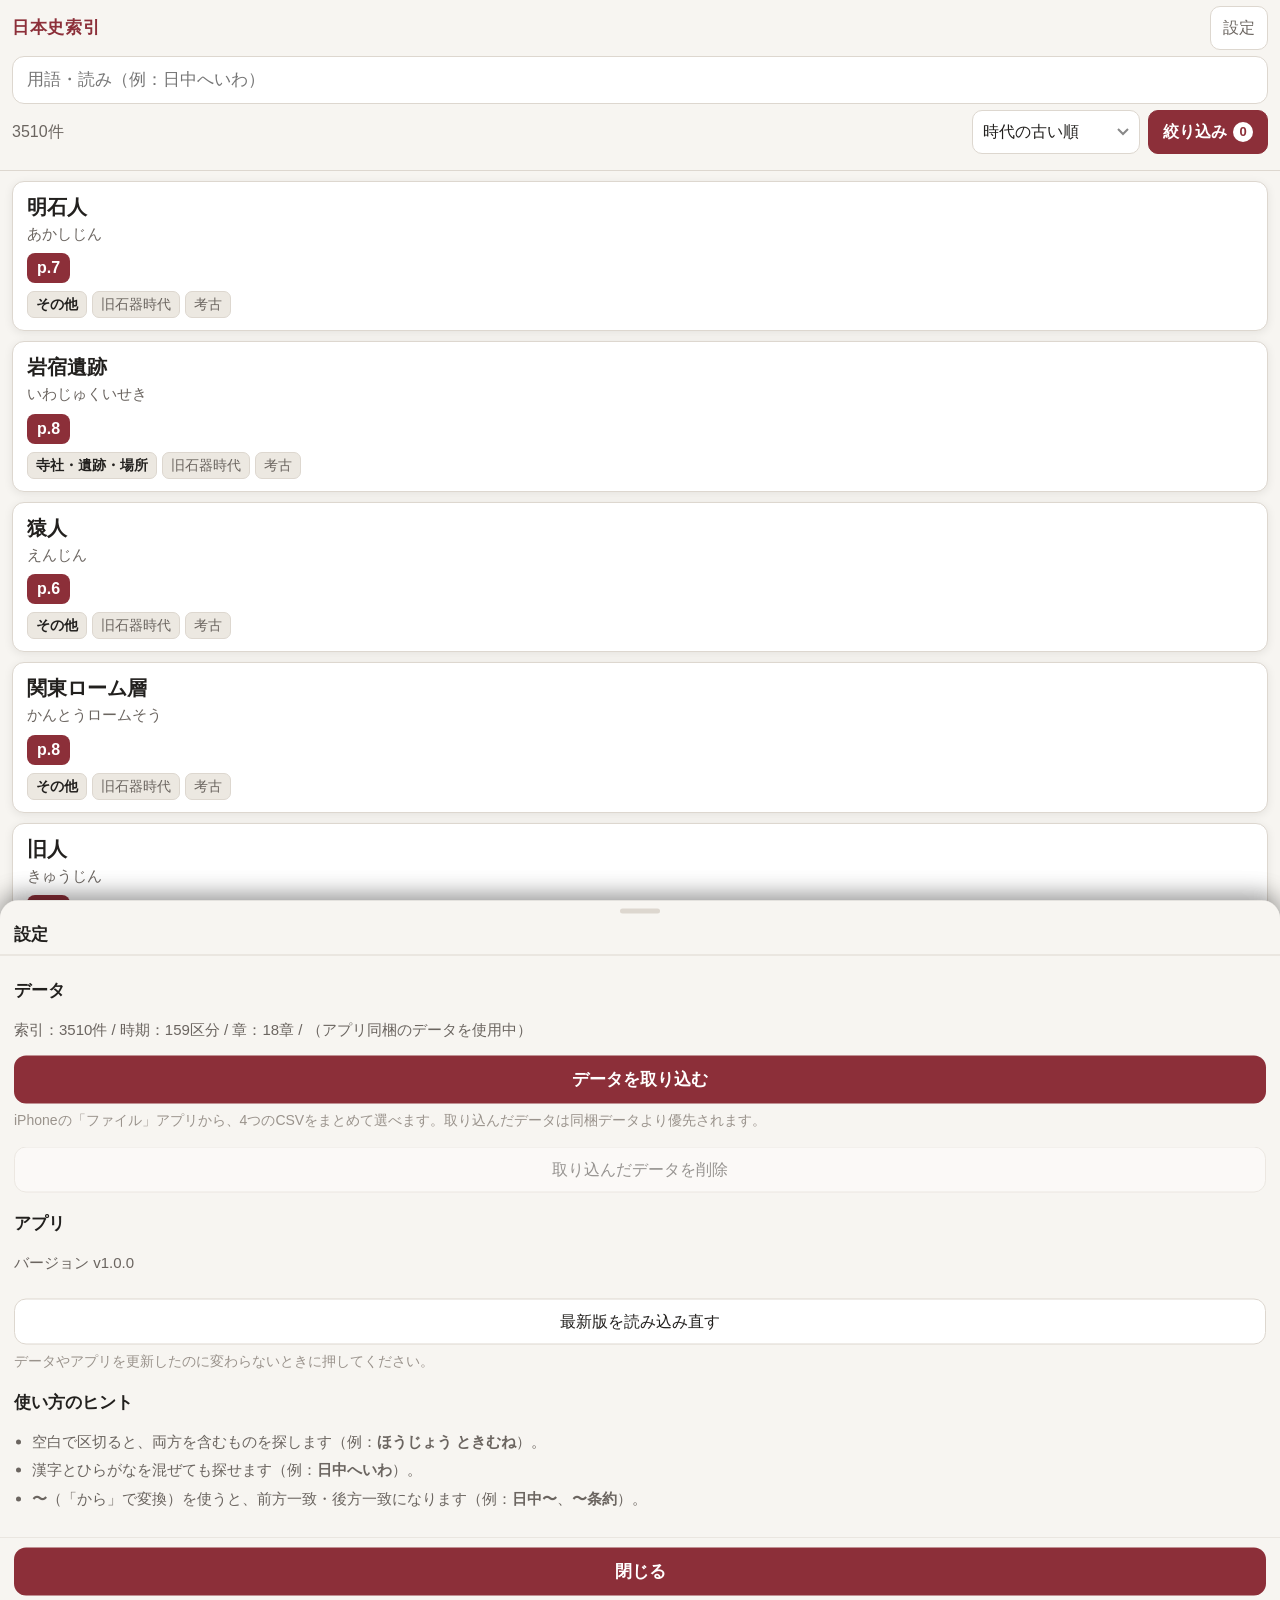
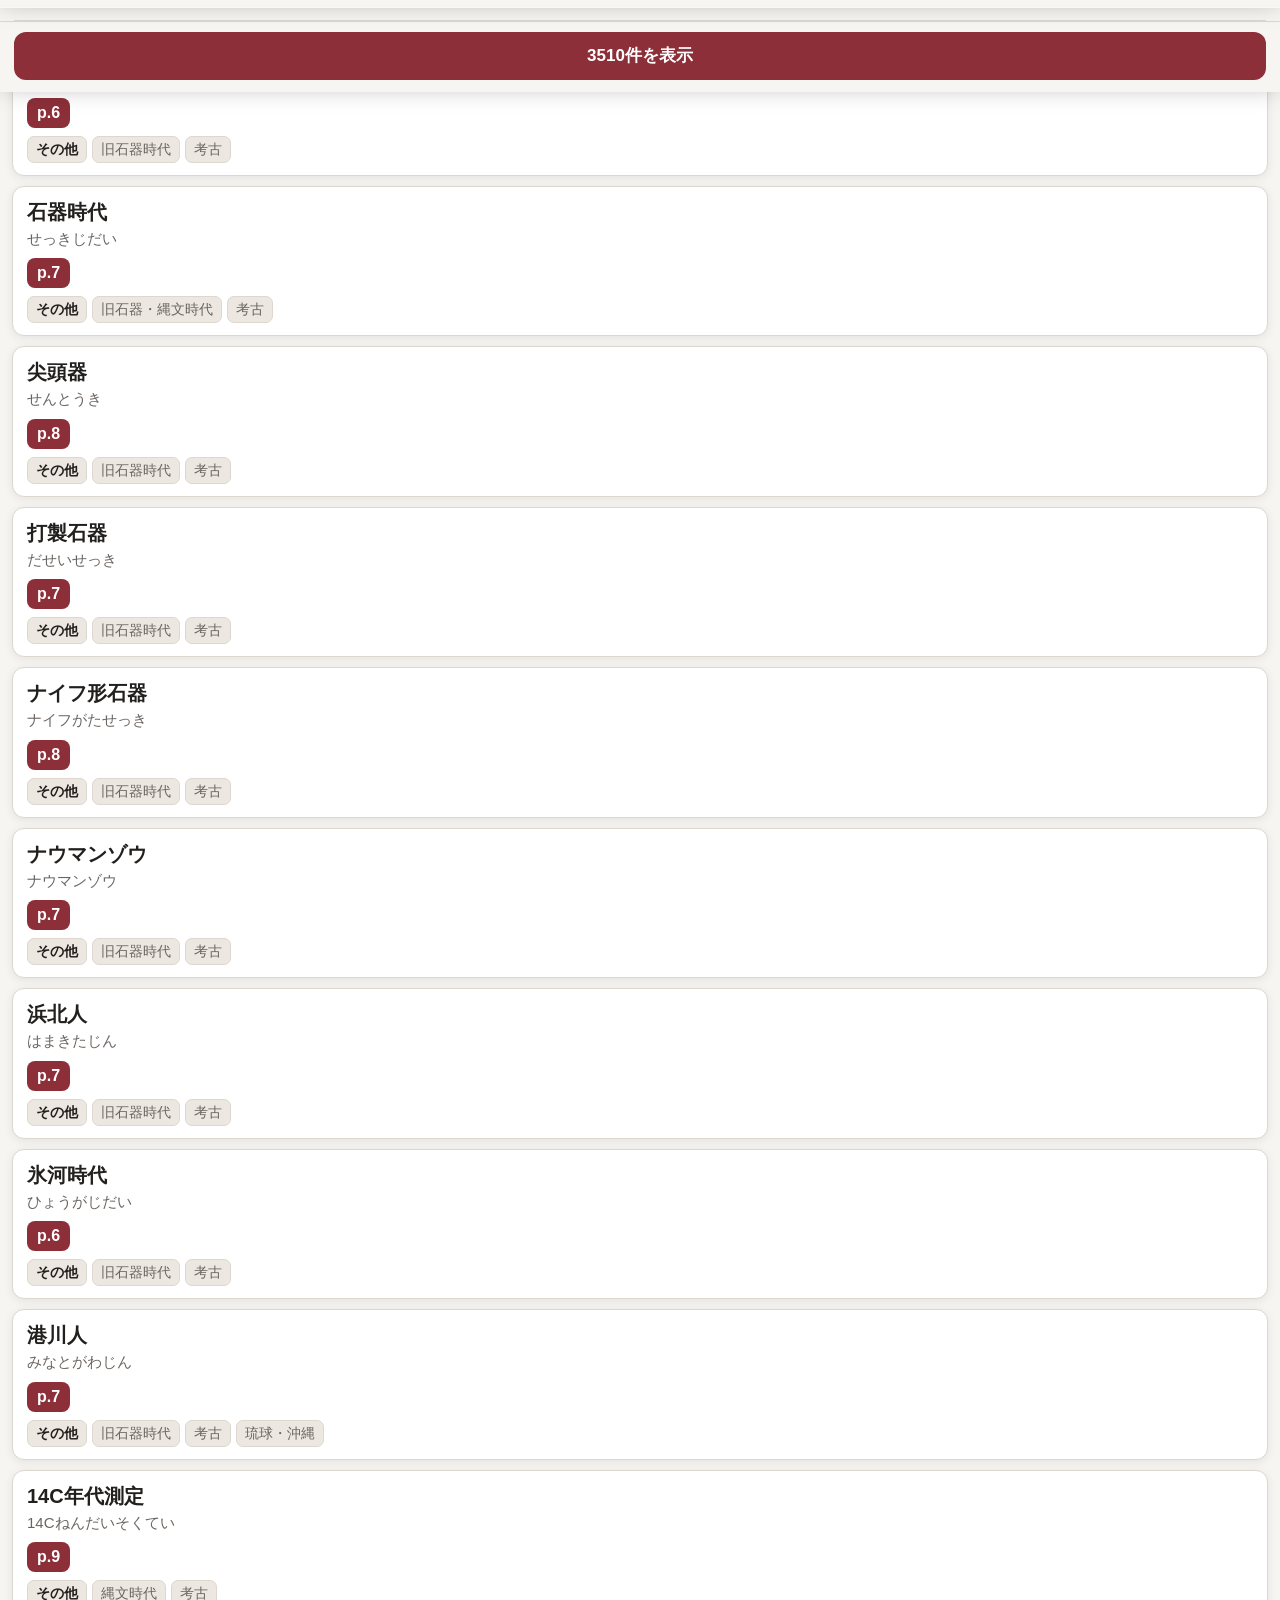
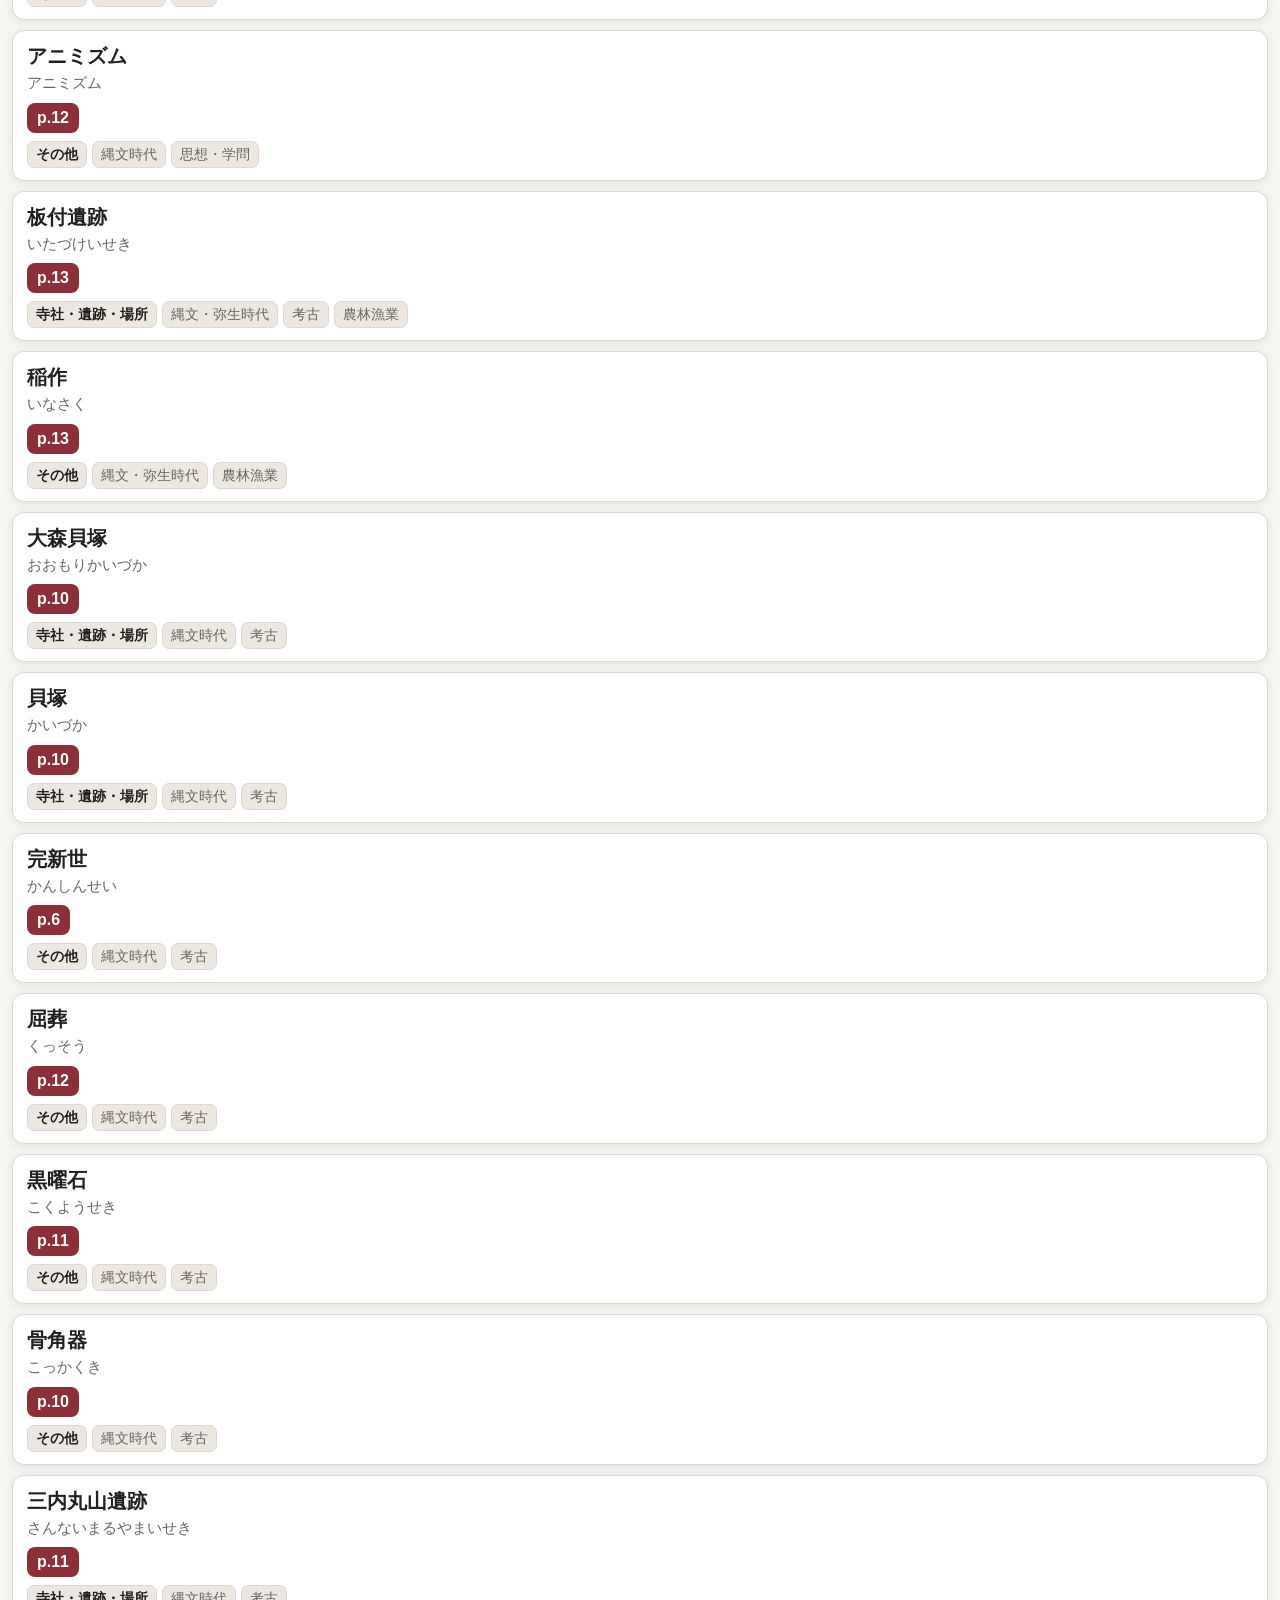
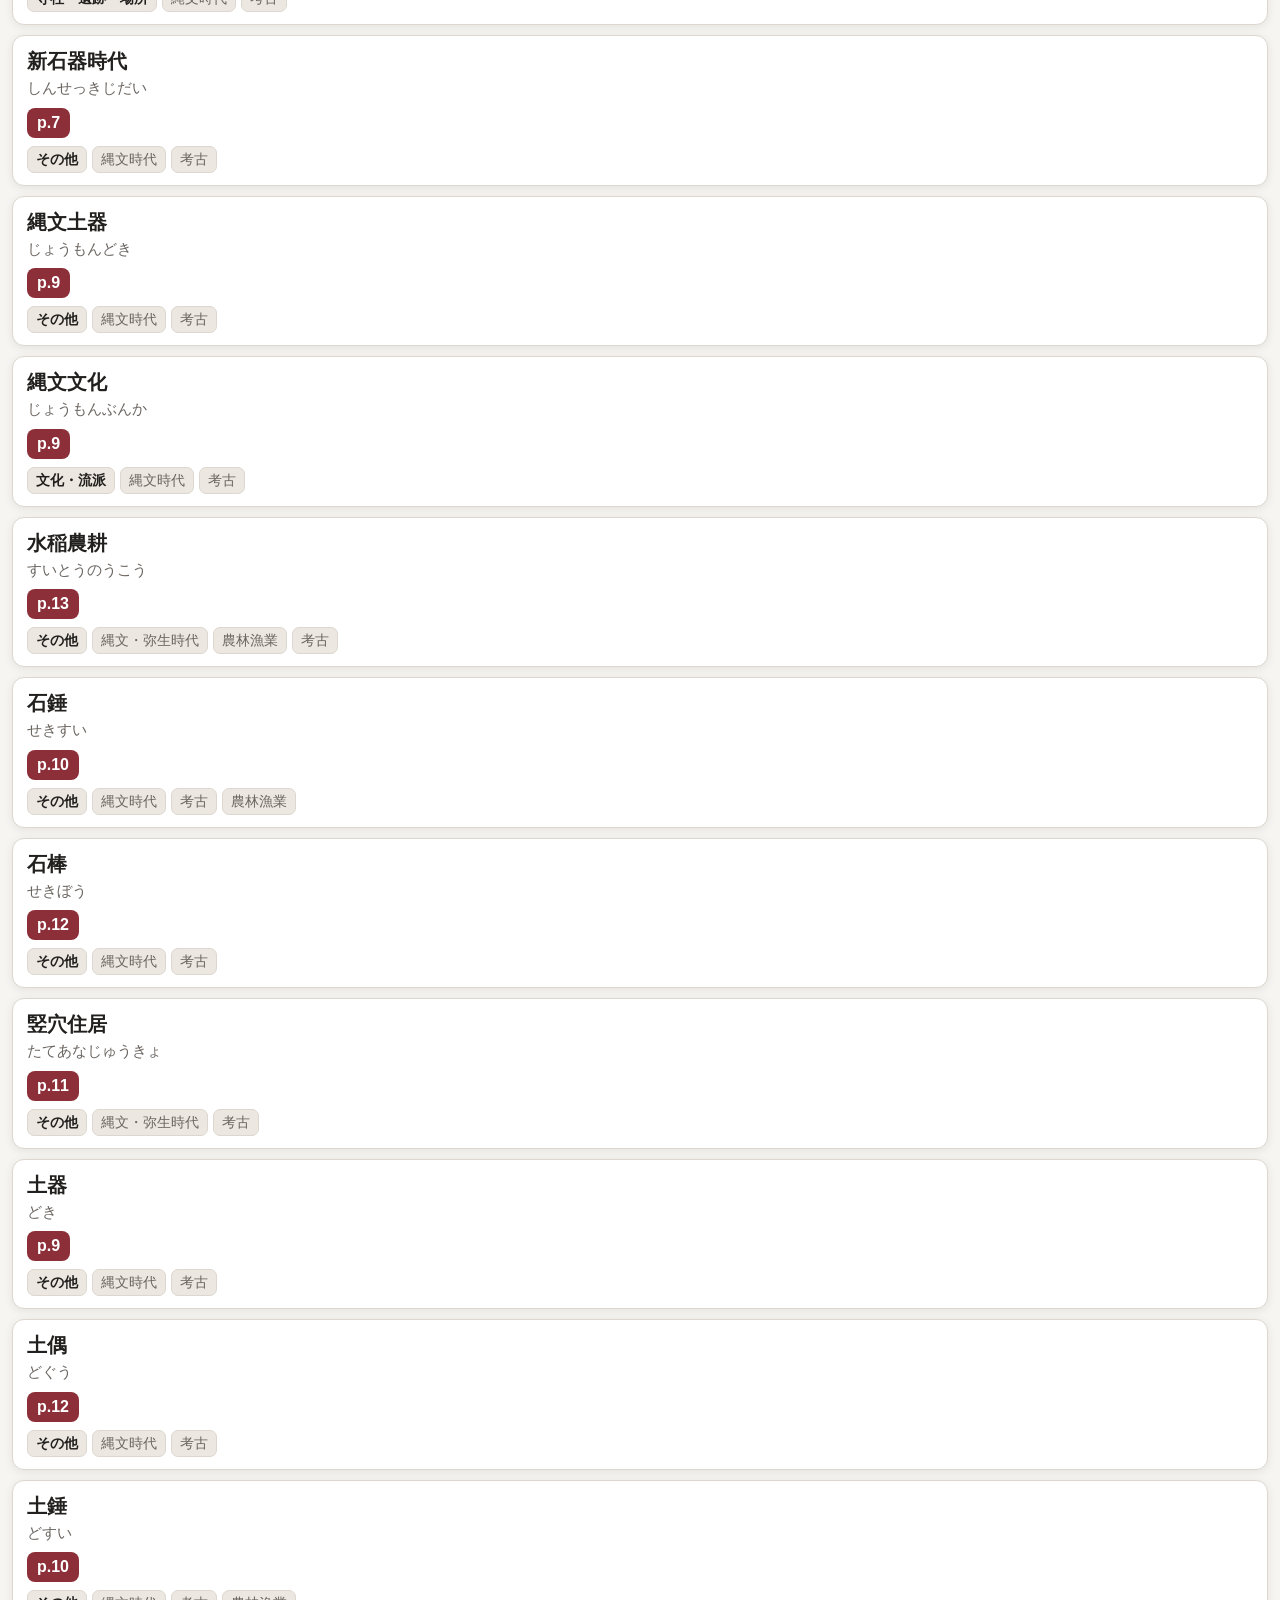
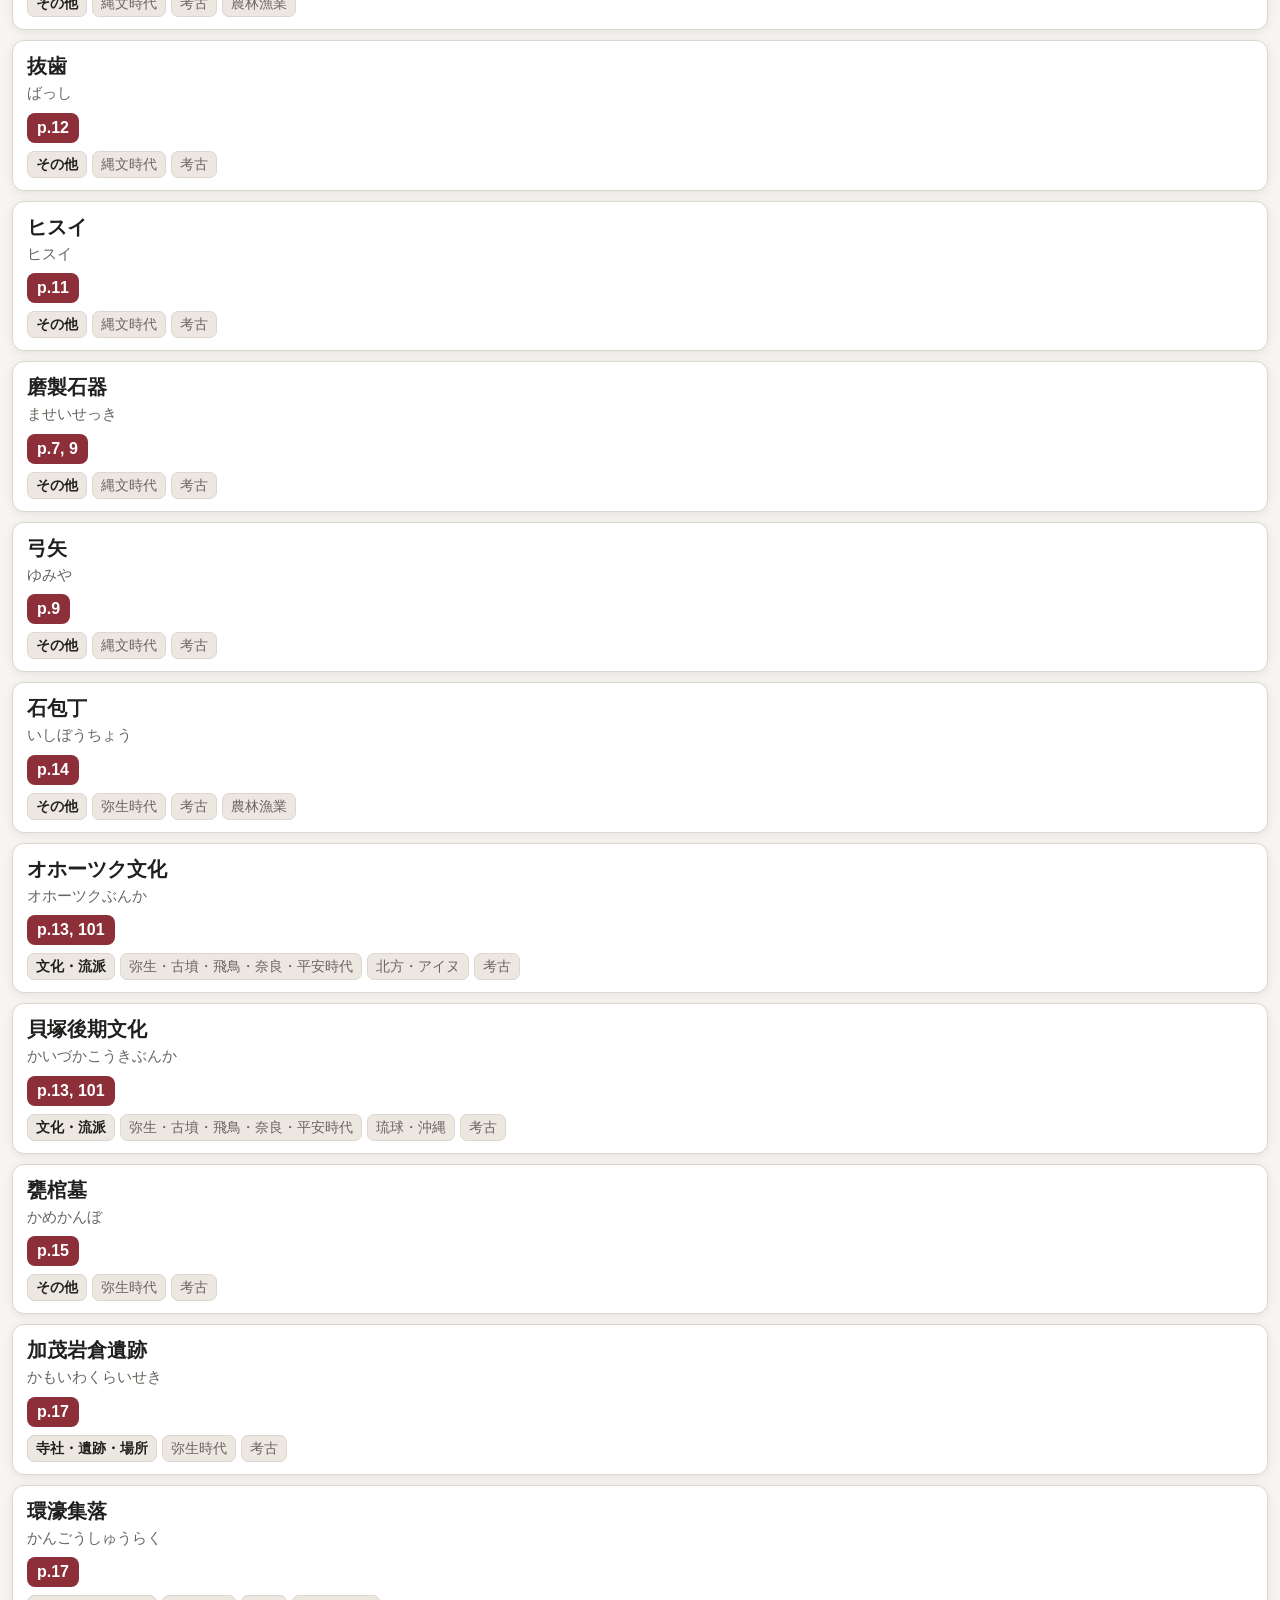
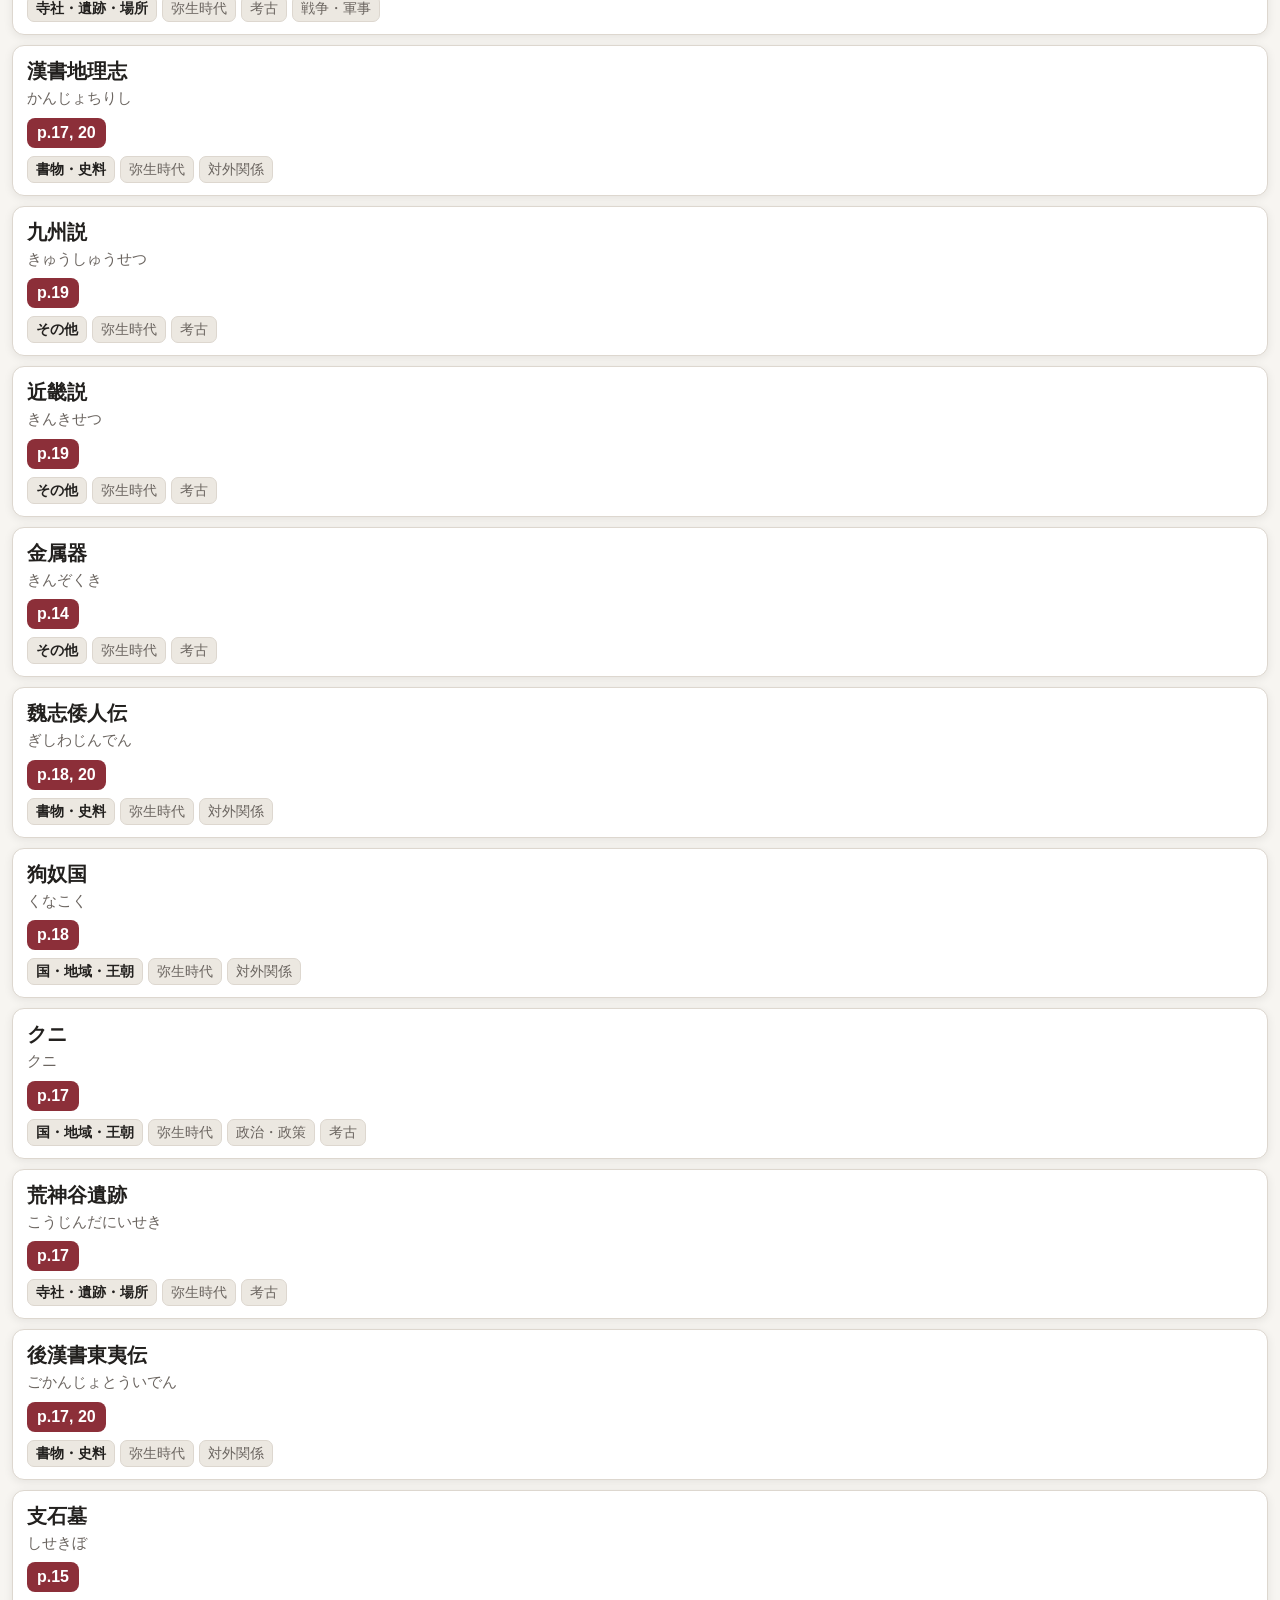
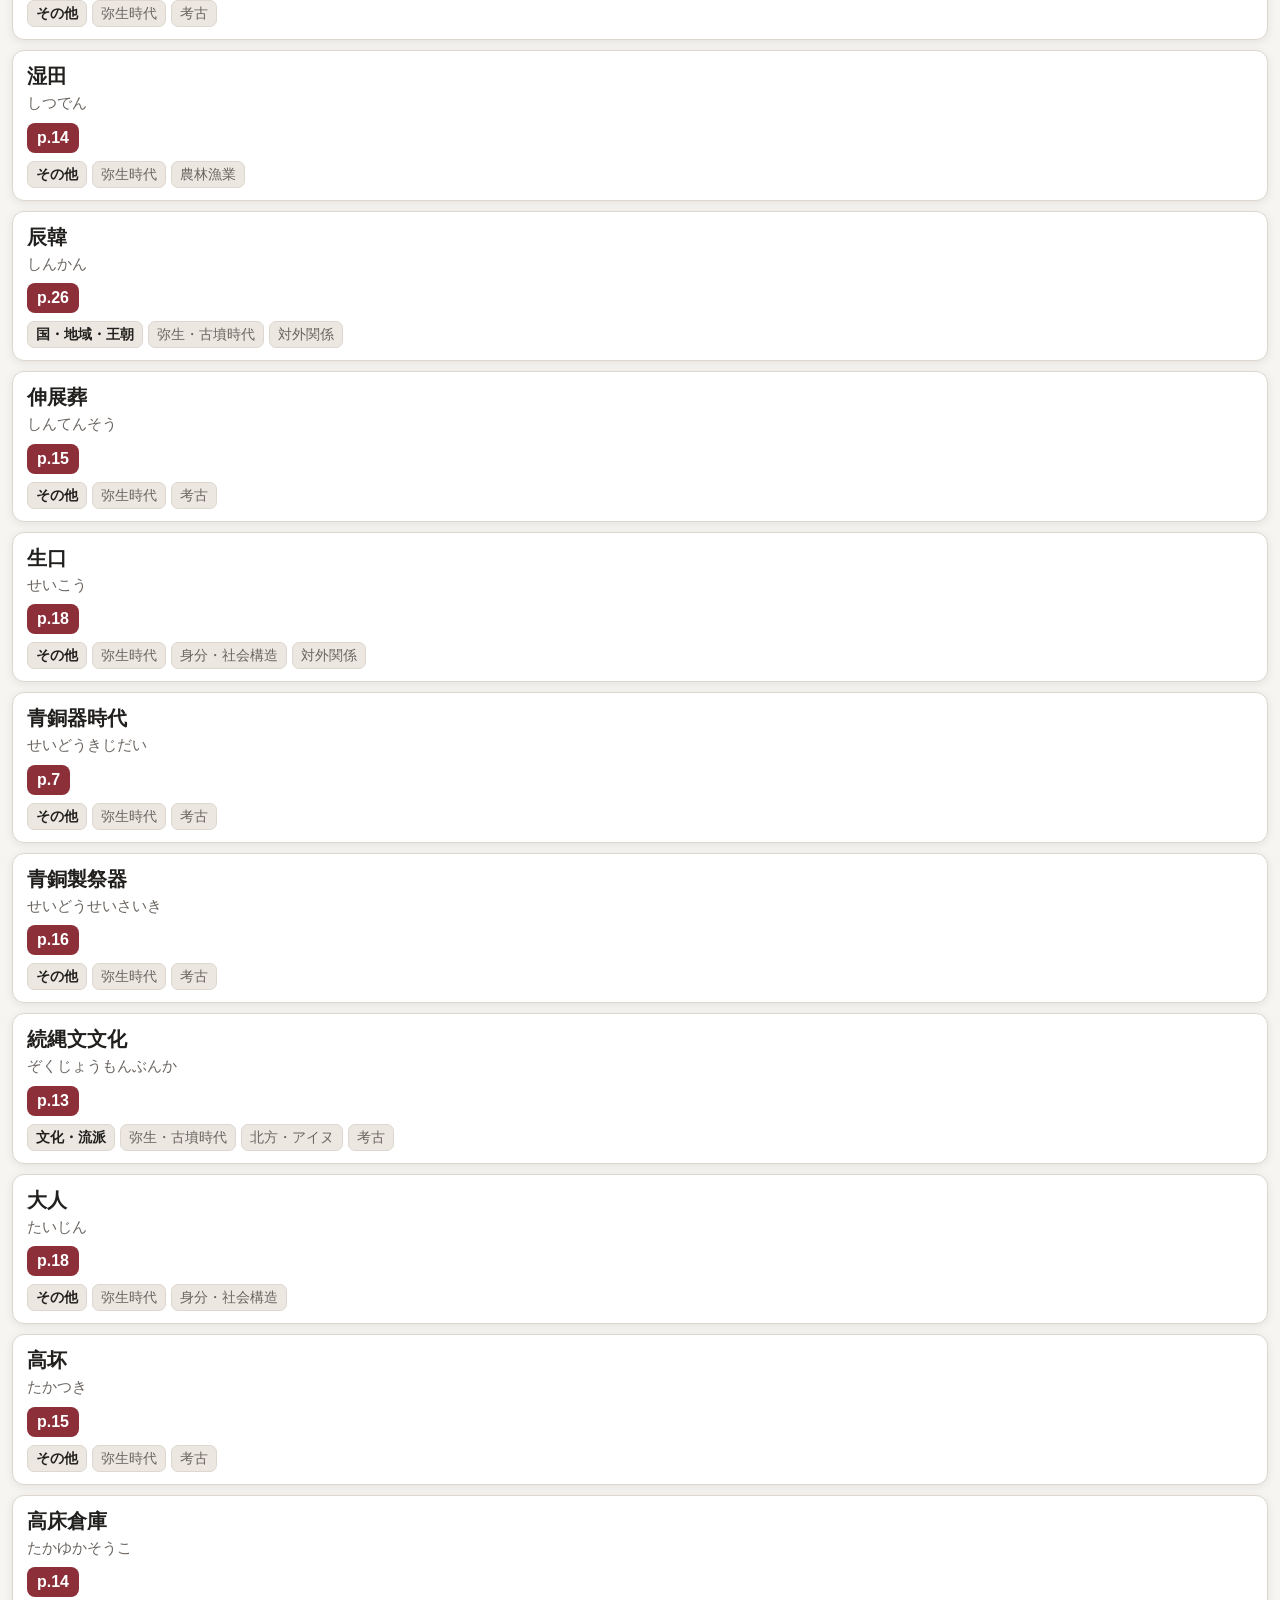
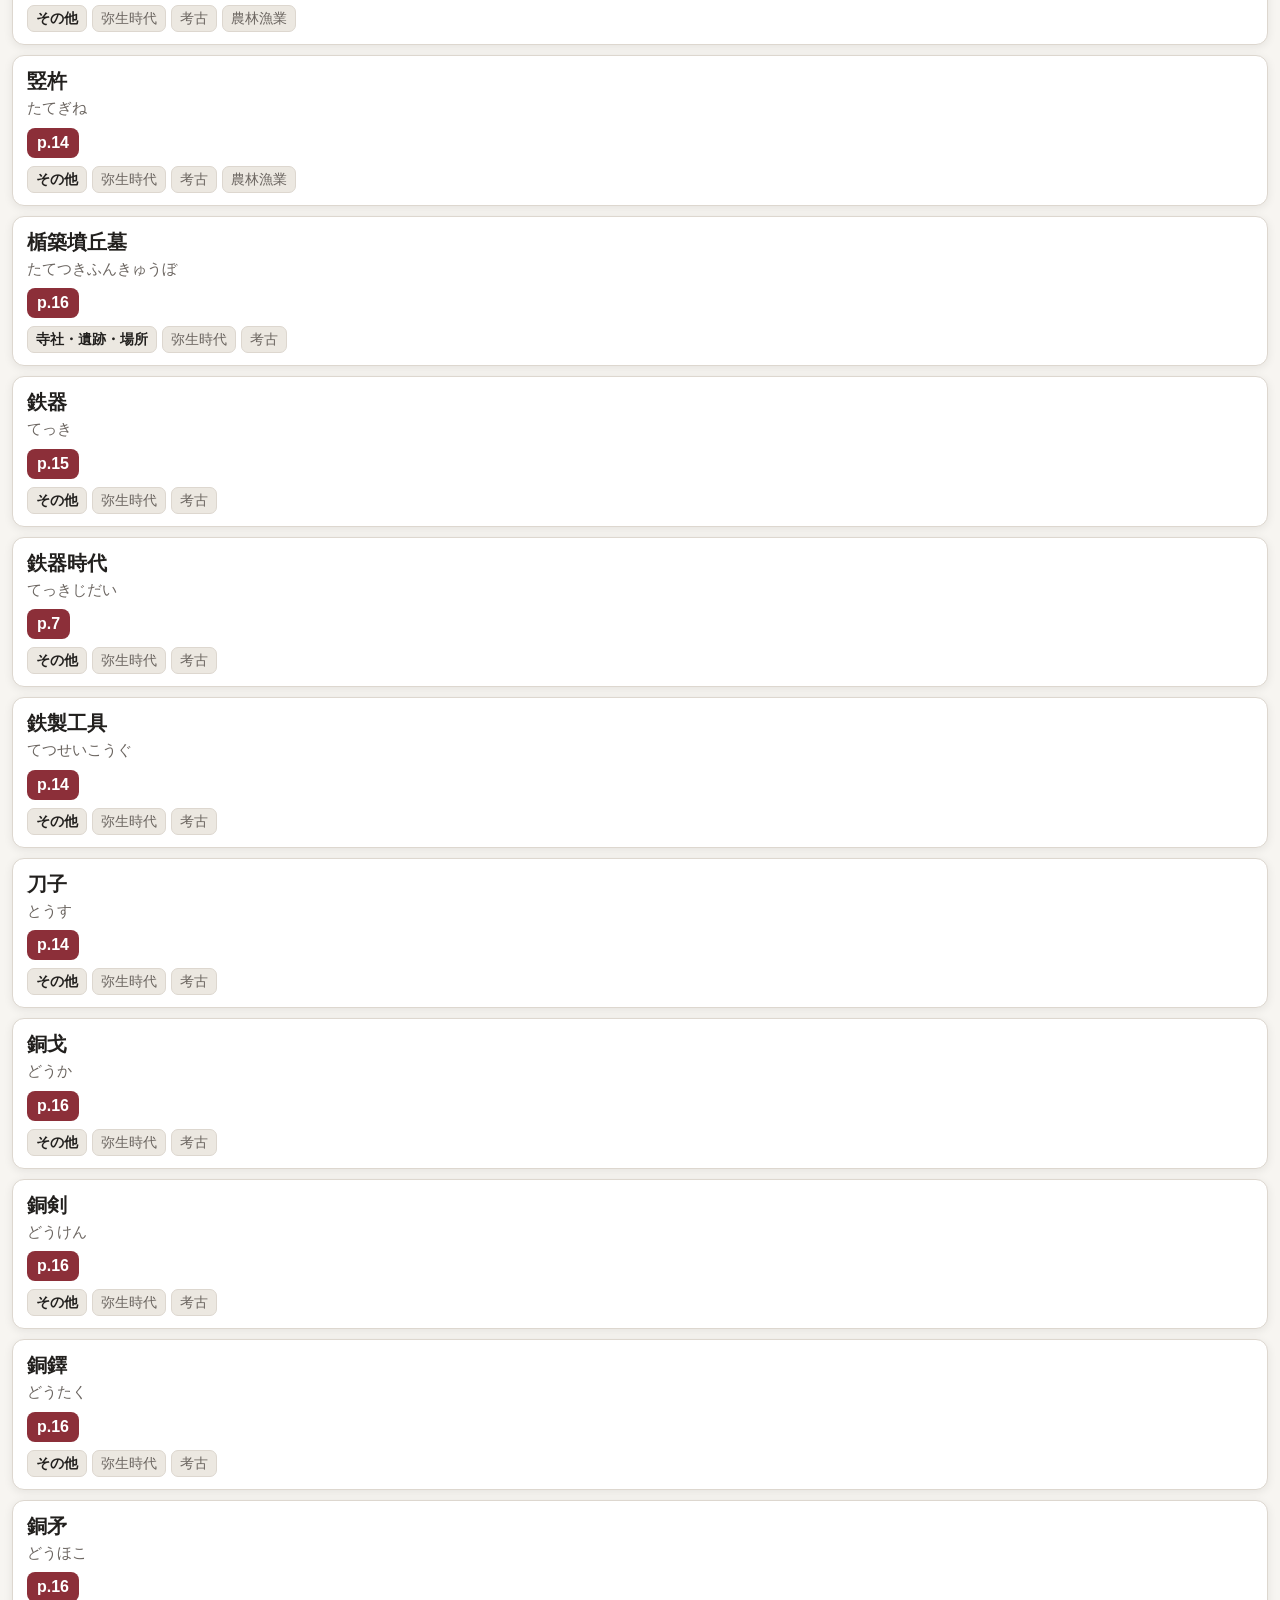
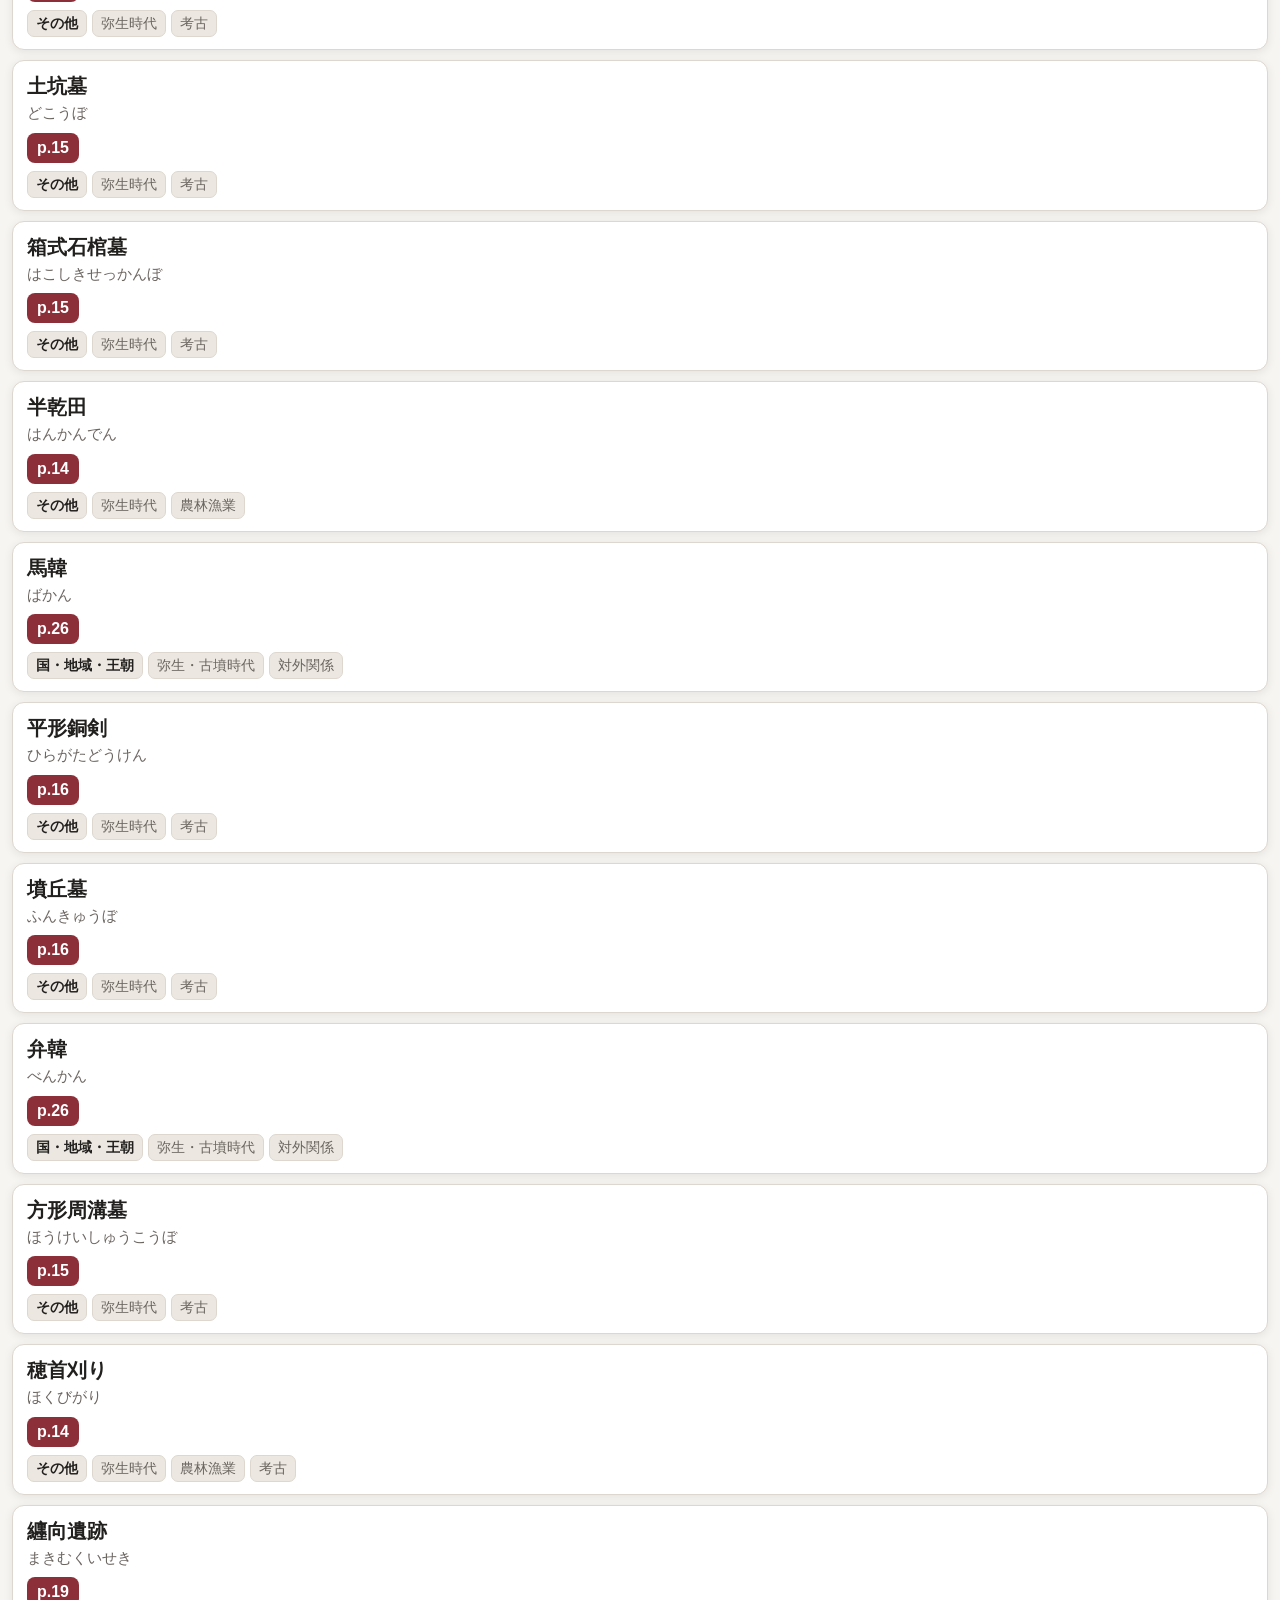
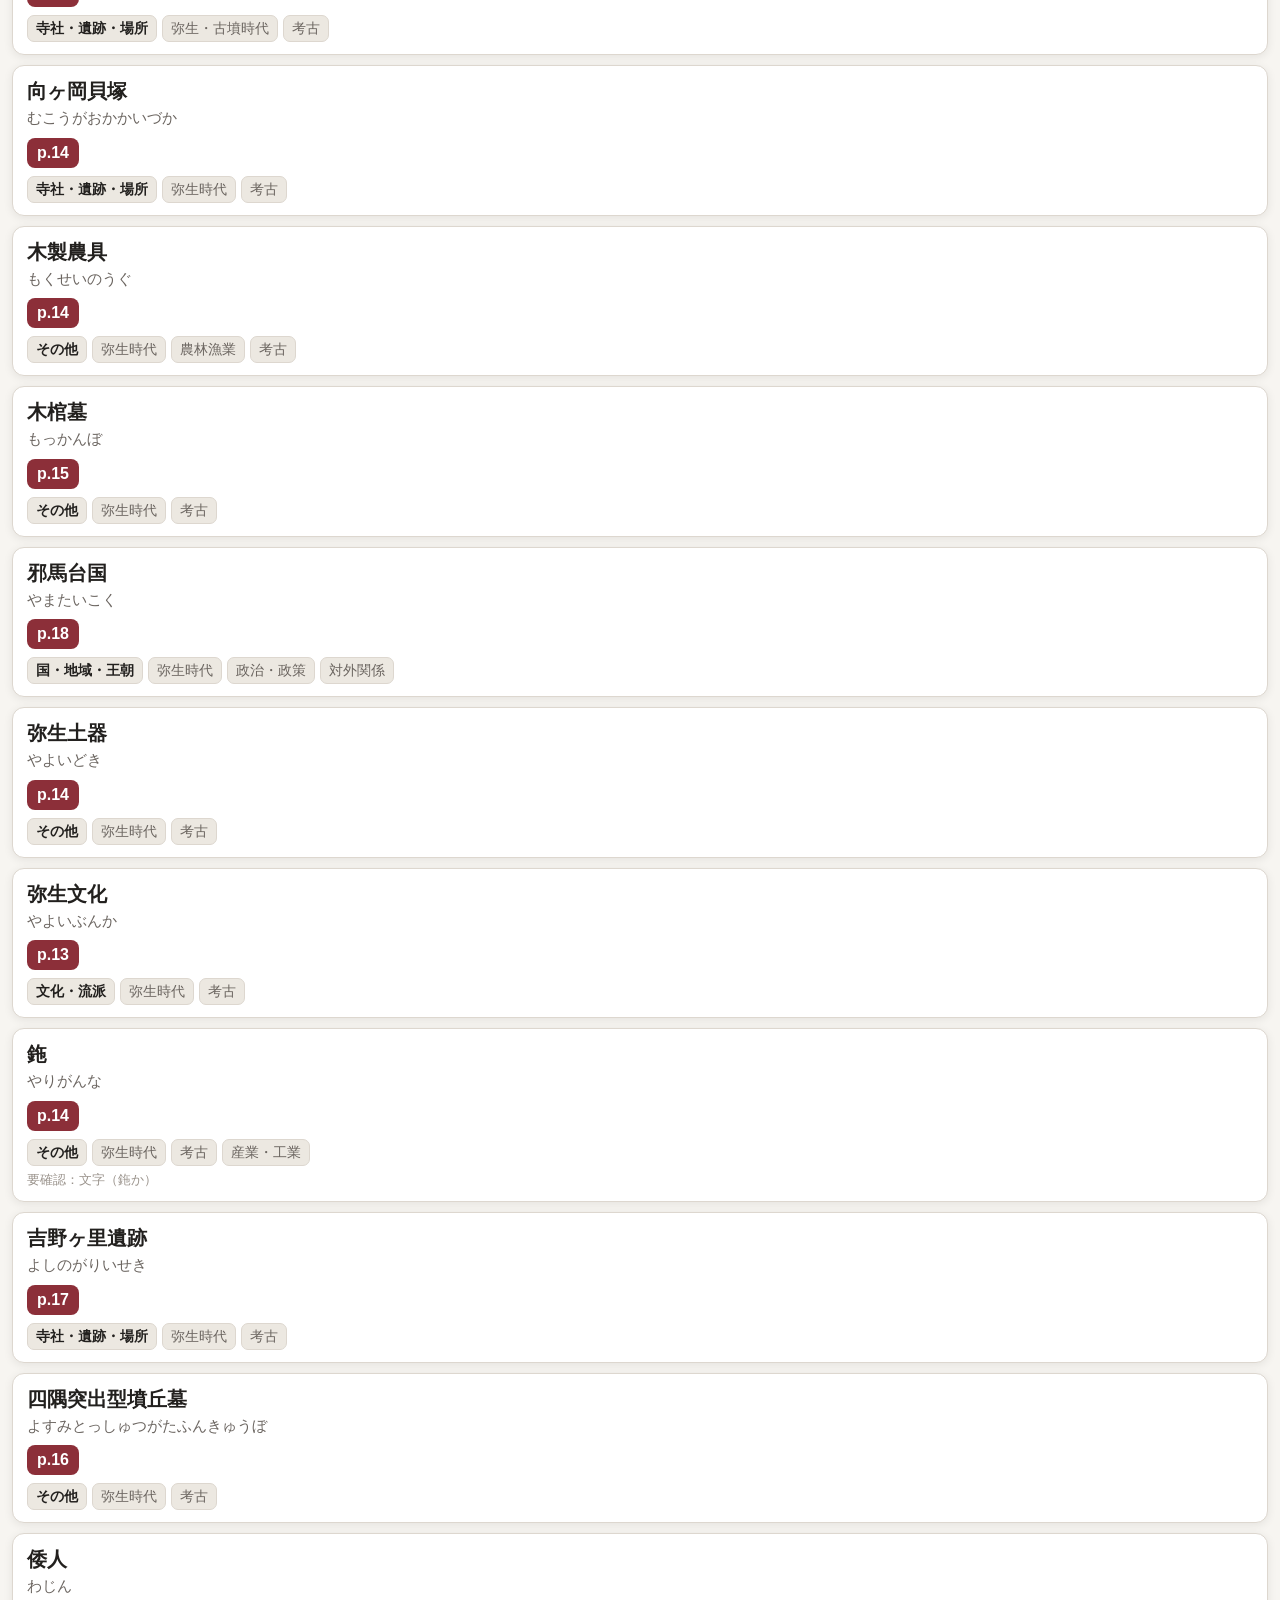
==== index.html @ 662593c9 "Add files via upload" ====
<!DOCTYPE html>
<html lang="ja">
<head>
<meta charset="utf-8">
<meta name="viewport" content="width=device-width, initial-scale=1, viewport-fit=cover">
<title>日本史索引</title>
<meta name="description" content="日本史教科書の索引を検索するアプリ">
<meta name="theme-color" content="#8c2f39" media="(prefers-color-scheme: light)">
<meta name="theme-color" content="#16171c" media="(prefers-color-scheme: dark)">
<meta name="format-detection" content="telephone=no">
<link rel="manifest" href="manifest.json">
<meta name="apple-mobile-web-app-capable" content="yes">
<meta name="mobile-web-app-capable" content="yes">
<meta name="apple-mobile-web-app-title" content="日本史索引">
<meta name="apple-mobile-web-app-status-bar-style" content="black-translucent">
<link rel="apple-touch-icon" href="icons/apple-touch-icon.png">
<link rel="icon" href="icons/icon-192.png">
<link rel="stylesheet" href="style.css">
</head>
<body>

<header id="topbar">
  <div class="bar-row">
    <h1 class="app-title">日本史索引</h1>
    <button id="btn-settings" class="icon-btn" type="button" aria-label="設定">設定</button>
  </div>

  <div class="search-row">
    <input id="q" type="search" inputmode="search" enterkeyhint="search"
           autocomplete="off" autocorrect="off" autocapitalize="off" spellcheck="false"
           placeholder="用語・読み（例：日中へいわ）" aria-label="検索">
    <button id="btn-clear" class="clear-btn" type="button" aria-label="検索欄を消す" hidden>×</button>
  </div>

  <div class="bar-row tools">
    <span id="count" class="count">0件</span>
    <select id="sort" aria-label="並び替え">
      <option value="year_asc">時代の古い順</option>
      <option value="year_desc">時代の新しい順</option>
      <option value="kana_asc">名前順（五十音）</option>
      <option value="kana_desc">名前の逆順</option>
    </select>
    <button id="btn-filter" class="filter-btn" type="button">絞り込み<span id="filter-badge" class="badge" hidden>0</span></button>
  </div>

  <div id="chips" class="chips" hidden></div>
</header>

<main id="results" aria-live="polite"></main>
<div id="sentinel"></div>
<p id="empty-msg" class="empty-msg" hidden>条件に合う項目がありません。</p>

<!-- 起動時の案内（データが無いとき） -->
<div id="onboarding" class="overlay" hidden>
  <div class="onboard-box">
    <h2>データがまだありません</h2>
    <p>このアプリを使うには、索引データ（CSVファイル）が必要です。</p>
    <p class="hint">パソコンで確認するときは、この画面から4つのCSVを選んでください。<br>
      （iPhoneでは「ファイル」アプリから選べます）</p>
    <ol class="steps">
      <li>下の「データを取り込む」を押します。</li>
      <li><b>nihonshi_index_all.csv</b> / <b>periods.csv</b> / <b>chapters.csv</b> / <b>manual_tags.csv</b> の4つをまとめて選びます。</li>
      <li>「開く」を押すと、すぐに使えるようになります。</li>
    </ol>
    <button id="btn-import-onboard" class="primary-btn" type="button">データを取り込む</button>
    <p id="onboard-status" class="status"></p>
  </div>
</div>

<div id="backdrop" class="backdrop" hidden></div>

<!-- 絞り込みシート -->
<section id="filter-sheet" class="sheet" hidden aria-label="絞り込み">
  <div class="sheet-head">
    <span class="grabber"></span>
    <div class="sheet-head-row">
      <strong>絞り込み</strong>
      <button class="link-btn danger" id="btn-reset-all" type="button">条件をすべてリセット</button>
    </div>
  </div>

  <div class="sheet-body">
    <details class="sec" open>
      <summary><span>時期</span><span class="sec-count" data-for="period"></span></summary>
      <div class="sec-body">
        <button class="link-btn" data-clear="period" type="button">すべて解除</button>
        <div class="year-range">
          <label>西暦 <input id="year-from" type="text" inputmode="text" placeholder="から（例 1600 / 前108）"></label>
          <label>〜 <input id="year-to" type="text" inputmode="text" placeholder="まで（例 1700）"></label>
        </div>
        <p class="note">※ ツリーと西暦範囲の両方を指定したときは、どちらかに当てはまれば表示します。</p>
        <div id="period-tree" class="tree"></div>
      </div>
    </details>

    <details class="sec">
      <summary><span>分野</span><span class="sec-count" data-for="field"></span></summary>
      <div class="sec-body">
        <button class="link-btn" data-clear="field" type="button">すべて解除</button>
        <div id="field-chips" class="chipset"></div>
      </div>
    </details>

    <details class="sec">
      <summary><span>種類</span><span class="sec-count" data-for="kind"></span></summary>
      <div class="sec-body">
        <button class="link-btn" data-clear="kind" type="button">すべて解除</button>
        <div id="kind-chips" class="chipset"></div>
        <div id="person-extra" hidden>
          <h4>国 <button class="link-btn" data-clear="country" type="button">すべて解除</button></h4>
          <div id="country-chips" class="chipset"></div>
          <h4>立場 <button class="link-btn" data-clear="role" type="button">すべて解除</button></h4>
          <div id="role-chips" class="chipset"></div>
        </div>
      </div>
    </details>

    <details class="sec">
      <summary><span>教科書の章</span><span class="sec-count" data-for="chapter"></span></summary>
      <div class="sec-body">
        <button class="link-btn" data-clear="chapter" type="button">すべて解除</button>
        <div id="chapter-list"></div>
      </div>
    </details>
  </div>

  <div class="sheet-foot">
    <button id="btn-sheet-close" class="primary-btn" type="button"><span id="sheet-count">0件</span>を表示</button>
  </div>
</section>

<!-- 設定シート -->
<section id="settings-sheet" class="sheet" hidden aria-label="設定">
  <div class="sheet-head">
    <span class="grabber"></span>
    <div class="sheet-head-row"><strong>設定</strong></div>
  </div>
  <div class="sheet-body">
    <h3>データ</h3>
    <p id="data-status" class="status"></p>
    <button id="btn-import" class="primary-btn" type="button">データを取り込む</button>
    <p class="note">iPhoneの「ファイル」アプリから、4つのCSVをまとめて選べます。取り込んだデータは同梱データより優先されます。</p>
    <button id="btn-drop" class="secondary-btn" type="button">取り込んだデータを削除</button>

    <h3>アプリ</h3>
    <p class="status" id="app-version"></p>
    <button id="btn-refresh" class="secondary-btn" type="button">最新版を読み込み直す</button>
    <p class="note">データやアプリを更新したのに変わらないときに押してください。</p>

    <h3>使い方のヒント</h3>
    <ul class="tips">
      <li>空白で区切ると、両方を含むものを探します（例：<b>ほうじょう ときむね</b>）。</li>
      <li>漢字とひらがなを混ぜても探せます（例：<b>日中へいわ</b>）。</li>
      <li><b>〜</b>（「から」で変換）を使うと、前方一致・後方一致になります（例：<b>日中〜</b>、<b>〜条約</b>）。</li>
    </ul>
  </div>
  <div class="sheet-foot">
    <button id="btn-settings-close" class="primary-btn" type="button">閉じる</button>
  </div>
</section>

<input id="file-input" type="file" accept=".csv,text/csv,text/plain" multiple hidden>

<script src="search.js"></script>
<script src="app.js"></script>
</body>
</html>
---- style.css ----
/* ============================================================
   style.css — 日本史索引
   iPhone 15 の縦向きを基準にした画面。ダークモード対応。
   文字はすべて16px以上（16px未満だと入力時に勝手に拡大されるため）
   ============================================================ */

:root {
  --bg: #f7f5f1;
  --bg-sub: #ece8e1;
  --card: #ffffff;
  --text: #22201e;
  --text-sub: #6b6560;
  --text-faint: #9a938c;
  --line: #ddd7cf;
  --accent: #8c2f39;
  --accent-ink: #ffffff;
  --accent-soft: #f6e7e8;
  --chip-bg: #ffffff;
  --chip-on-bg: #8c2f39;
  --chip-on-ink: #ffffff;
  --warn: #a98a4b;
  --shadow: 0 2px 10px rgba(0, 0, 0, .08);
  --radius: 12px;
  --safe-t: env(safe-area-inset-top, 0px);
  --safe-b: env(safe-area-inset-bottom, 0px);
  --safe-l: env(safe-area-inset-left, 0px);
  --safe-r: env(safe-area-inset-right, 0px);
}

@media (prefers-color-scheme: dark) {
  :root {
    --bg: #16171c;
    --bg-sub: #1f2128;
    --card: #23252c;
    --text: #eceaf0;
    --text-sub: #a8a4b0;
    --text-faint: #7c7886;
    --line: #34363f;
    --accent: #e08a92;
    --accent-ink: #26161a;
    --accent-soft: #34232a;
    --chip-bg: #2a2d35;
    --chip-on-bg: #e08a92;
    --chip-on-ink: #26161a;
    --warn: #c7a862;
    --shadow: 0 2px 12px rgba(0, 0, 0, .4);
  }
}

* { box-sizing: border-box; -webkit-tap-highlight-color: transparent; }

html { -webkit-text-size-adjust: 100%; }

body {
  margin: 0;
  background: var(--bg);
  color: var(--text);
  font-family: -apple-system, BlinkMacSystemFont, "Hiragino Sans", "Hiragino Kaku Gothic ProN",
               "Yu Gothic", "Meiryo", sans-serif;
  font-size: 16px;
  line-height: 1.5;
  overscroll-behavior-y: none;
}

button, input, select, textarea { font: inherit; color: inherit; }
button { cursor: pointer; }

/* ---------- 上部の固定バー ---------- */

#topbar {
  position: sticky;
  top: 0;
  z-index: 40;
  background: var(--bg);
  border-bottom: 1px solid var(--line);
  padding: calc(var(--safe-t) + 6px) calc(var(--safe-r) + 12px) 8px calc(var(--safe-l) + 12px);
}

.bar-row { display: flex; align-items: center; gap: 8px; }

.app-title {
  margin: 0;
  font-size: 17px;
  font-weight: 700;
  letter-spacing: .04em;
  color: var(--accent);
  flex: 1;
}

.icon-btn {
  min-height: 44px;
  padding: 0 12px;
  border: 1px solid var(--line);
  background: var(--card);
  border-radius: 10px;
  font-size: 16px;
  color: var(--text-sub);
}

.search-row { position: relative; margin: 6px 0; }

#q {
  width: 100%;
  min-height: 46px;
  padding: 10px 44px 10px 14px;
  font-size: 17px;
  border: 1px solid var(--line);
  border-radius: 12px;
  background: var(--card);
  color: var(--text);
  -webkit-appearance: none;
  appearance: none;
}
#q:focus { outline: 2px solid var(--accent); outline-offset: -1px; }
#q::-webkit-search-cancel-button { display: none; }

.clear-btn {
  position: absolute;
  right: 4px; top: 50%;
  transform: translateY(-50%);
  width: 40px; height: 40px;
  border: 0; background: transparent;
  color: var(--text-faint);
  font-size: 22px; line-height: 1;
  border-radius: 20px;
}

.tools { gap: 8px; }

.count { font-size: 16px; color: var(--text-sub); flex: 1; font-variant-numeric: tabular-nums; }

#sort {
  min-height: 44px;
  padding: 0 28px 0 10px;
  border: 1px solid var(--line);
  border-radius: 10px;
  background: var(--card) url("data:image/svg+xml;utf8,<svg xmlns='http://www.w3.org/2000/svg' width='12' height='8'><path d='M1 1l5 5 5-5' fill='none' stroke='%23888' stroke-width='2'/></svg>") no-repeat right 10px center;
  -webkit-appearance: none;
  appearance: none;
  font-size: 16px;
  max-width: 44vw;
}

.filter-btn {
  min-height: 44px;
  padding: 0 14px;
  border: 1px solid var(--accent);
  background: var(--accent);
  color: var(--accent-ink);
  border-radius: 10px;
  font-size: 16px;
  font-weight: 600;
  display: inline-flex; align-items: center; gap: 6px;
}

.badge {
  display: inline-block;
  min-width: 20px;
  padding: 0 5px;
  border-radius: 10px;
  background: var(--accent-ink);
  color: var(--accent);
  font-size: 13px;
  font-weight: 700;
  line-height: 20px;
  text-align: center;
}

/* ---------- 選択中の条件チップ ---------- */

.chips {
  display: flex;
  flex-wrap: wrap;
  gap: 6px;
  padding-top: 8px;
  max-height: 30vh;
  overflow-y: auto;
}

.chips .chip {
  display: inline-flex;
  align-items: center;
  gap: 6px;
  min-height: 34px;
  padding: 4px 6px 4px 12px;
  border-radius: 17px;
  background: var(--accent-soft);
  border: 1px solid var(--accent);
  color: var(--text);
  font-size: 15px;
}

.chips .chip b { font-weight: 600; color: var(--accent); font-size: 13px; }

.chips .chip .x {
  width: 26px; height: 26px;
  border: 0; border-radius: 13px;
  background: rgba(0, 0, 0, .06);
  color: var(--text-sub);
  font-size: 17px; line-height: 1;
  display: grid; place-items: center;
}

/* ---------- 結果一覧 ---------- */

#results {
  padding: 10px calc(var(--safe-r) + 12px) 0 calc(var(--safe-l) + 12px);
  display: flex;
  flex-direction: column;
  gap: 10px;
}

#sentinel { height: 1px; }

.card {
  background: var(--card);
  border: 1px solid var(--line);
  border-radius: var(--radius);
  padding: 12px 14px;
  box-shadow: var(--shadow);
}

.card .term {
  font-size: 20px;
  font-weight: 700;
  line-height: 1.35;
  word-break: break-word;
}

.card .yomi {
  font-size: 15px;
  color: var(--text-sub);
  margin-top: 2px;
  word-break: break-word;
}

.card .pages {
  display: inline-block;
  margin-top: 8px;
  padding: 3px 10px;
  border-radius: 8px;
  background: var(--accent);
  color: var(--accent-ink);
  font-size: 16px;
  font-weight: 700;
  font-variant-numeric: tabular-nums;
}

.card .meta {
  margin-top: 8px;
  display: flex;
  flex-wrap: wrap;
  gap: 5px;
}

.card .tag {
  font-size: 14px;
  padding: 2px 8px;
  border-radius: 7px;
  background: var(--bg-sub);
  color: var(--text-sub);
  border: 1px solid var(--line);
}
.card .tag.kind { color: var(--text); font-weight: 600; }
.card .tag.year { font-variant-numeric: tabular-nums; }
.card .tag.person { background: var(--accent-soft); }

.card .alias {
  margin-top: 8px;
  font-size: 15px;
  color: var(--accent);
  font-weight: 600;
}

.card .memo { margin-top: 6px; font-size: 15px; color: var(--text-sub); }
.card .warn { margin-top: 4px; font-size: 13px; color: var(--text-faint); }

.empty-msg {
  padding: 40px 20px;
  text-align: center;
  color: var(--text-sub);
}

#results::after { content: ""; display: block; height: calc(var(--safe-b) + 24px); }

/* ---------- ボトムシート ---------- */

.backdrop {
  position: fixed; inset: 0;
  background: rgba(0, 0, 0, .4);
  z-index: 60;
  opacity: 0;
  transition: opacity .22s ease;
}
.backdrop.show { opacity: 1; }

.sheet {
  position: fixed;
  left: 0; right: 0; bottom: 0;
  z-index: 70;
  max-height: 88vh;
  display: flex;
  flex-direction: column;
  background: var(--bg);
  border-radius: 18px 18px 0 0;
  box-shadow: 0 -4px 24px rgba(0, 0, 0, .25);
  transform: translateY(100%);
  transition: transform .26s cubic-bezier(.3, .8, .4, 1);
}
.sheet.show { transform: translateY(0); }

.sheet-head {
  padding: 8px calc(var(--safe-r) + 14px) 8px calc(var(--safe-l) + 14px);
  border-bottom: 1px solid var(--line);
}
.grabber {
  display: block;
  width: 40px; height: 5px;
  margin: 0 auto 8px;
  border-radius: 3px;
  background: var(--line);
}
.sheet-head-row { display: flex; align-items: center; justify-content: space-between; gap: 10px; }
.sheet-head-row strong { font-size: 17px; }

.sheet-body {
  flex: 1;
  overflow-y: auto;
  -webkit-overflow-scrolling: touch;
  padding: 4px calc(var(--safe-r) + 14px) 12px calc(var(--safe-l) + 14px);
}

.sheet-foot {
  padding: 10px calc(var(--safe-r) + 14px) calc(var(--safe-b) + 12px) calc(var(--safe-l) + 14px);
  border-top: 1px solid var(--line);
  background: var(--bg);
}

.primary-btn {
  width: 100%;
  min-height: 48px;
  border: 0;
  border-radius: 12px;
  background: var(--accent);
  color: var(--accent-ink);
  font-size: 17px;
  font-weight: 700;
}

.secondary-btn {
  width: 100%;
  min-height: 46px;
  margin-top: 10px;
  border: 1px solid var(--line);
  border-radius: 12px;
  background: var(--card);
  color: var(--text);
  font-size: 16px;
}

.secondary-btn:disabled { opacity: .45; }

.link-btn {
  min-height: 44px;
  padding: 0 4px;
  border: 0;
  background: transparent;
  color: var(--accent);
  font-size: 16px;
  text-decoration: underline;
}
.link-btn.danger { color: #c0392b; }
@media (prefers-color-scheme: dark) { .link-btn.danger { color: #ff8b7d; } }

/* ---------- 折りたたみセクション ---------- */

.sec { border-bottom: 1px solid var(--line); }

.sec > summary {
  list-style: none;
  min-height: 52px;
  display: flex;
  align-items: center;
  gap: 8px;
  font-size: 17px;
  font-weight: 600;
  cursor: pointer;
}
.sec > summary::-webkit-details-marker { display: none; }
.sec > summary::before {
  content: "›";
  display: inline-block;
  width: 18px;
  font-size: 20px;
  color: var(--text-faint);
  transform: rotate(90deg);
  transition: transform .18s;
}
.sec:not([open]) > summary::before { transform: rotate(0deg); }

.sec-count { color: var(--accent); font-size: 15px; font-weight: 700; }
.sec-body { padding-bottom: 14px; }

.sec-body h4 {
  margin: 14px 0 6px;
  font-size: 16px;
  display: flex; align-items: center; justify-content: space-between;
}

.note { font-size: 14px; color: var(--text-faint); margin: 6px 0; }

/* ---------- チップ（選択式） ---------- */

.chipset { display: flex; flex-wrap: wrap; gap: 8px; }

.chipset button {
  min-height: 44px;
  padding: 0 14px;
  border: 1px solid var(--line);
  border-radius: 22px;
  background: var(--chip-bg);
  color: var(--text);
  font-size: 16px;
}
.chipset button[aria-pressed="true"] {
  background: var(--chip-on-bg);
  color: var(--chip-on-ink);
  border-color: var(--chip-on-bg);
  font-weight: 600;
}

/* ---------- 西暦範囲 ---------- */

.year-range { display: flex; align-items: center; gap: 8px; flex-wrap: wrap; }
.year-range label { display: flex; align-items: center; gap: 6px; flex: 1; font-size: 16px; }
.year-range input {
  flex: 1;
  min-width: 0;
  min-height: 44px;
  padding: 0 10px;
  font-size: 16px;
  border: 1px solid var(--line);
  border-radius: 10px;
  background: var(--card);
  -webkit-appearance: none;
  appearance: none;
}

/* ---------- 時期ツリー ---------- */

.tree { margin-top: 6px; }
.tree .node { border-bottom: 1px solid var(--line); }
.tree .node:last-child { border-bottom: 0; }

.tree .row { display: flex; align-items: stretch; gap: 4px; }

.tree .toggle {
  width: 40px;
  border: 0;
  background: transparent;
  color: var(--text-faint);
  font-size: 18px;
}
.tree .toggle.open { transform: none; }
.tree .toggle .tri { display: inline-block; transition: transform .16s; }
.tree .toggle.open .tri { transform: rotate(90deg); }
.tree .spacer { width: 40px; }

.tree .pick {
  flex: 1;
  min-height: 46px;
  text-align: left;
  border: 0;
  background: transparent;
  color: var(--text);
  font-size: 16px;
  padding: 6px 8px;
  border-radius: 8px;
  display: flex;
  align-items: center;
  gap: 8px;
}
.tree .pick .box {
  flex: 0 0 auto;
  width: 22px; height: 22px;
  border: 2px solid var(--line);
  border-radius: 6px;
  display: grid; place-items: center;
  font-size: 15px; line-height: 1;
  color: transparent;
}
.tree .pick[aria-pressed="true"] .box { background: var(--chip-on-bg); border-color: var(--chip-on-bg); color: var(--chip-on-ink); }
.tree .pick.inherited .box { background: var(--accent-soft); border-color: var(--accent); color: var(--accent); }
.tree .pick .nm { flex: 1; }
.tree .pick .yr { color: var(--text-faint); font-size: 13px; font-variant-numeric: tabular-nums; }

.tree .kids { margin-left: 18px; border-left: 1px solid var(--line); }
.tree .kids[hidden] { display: none; }

/* ---------- 章 ---------- */

.part-title { margin: 14px 0 6px; font-size: 15px; color: var(--text-sub); font-weight: 700; }
.chapter-btn {
  display: block;
  width: 100%;
  min-height: 48px;
  margin-bottom: 6px;
  padding: 8px 12px;
  text-align: left;
  border: 1px solid var(--line);
  border-radius: 10px;
  background: var(--chip-bg);
  color: var(--text);
  font-size: 16px;
}
.chapter-btn[aria-pressed="true"] {
  background: var(--chip-on-bg);
  color: var(--chip-on-ink);
  border-color: var(--chip-on-bg);
  font-weight: 600;
}
.chapter-btn .pg { font-size: 14px; opacity: .8; font-variant-numeric: tabular-nums; }

/* ---------- はじめの案内 ---------- */

.overlay {
  position: fixed; inset: 0;
  z-index: 90;
  background: var(--bg);
  overflow-y: auto;
  padding: calc(var(--safe-t) + 24px) calc(var(--safe-r) + 18px) calc(var(--safe-b) + 24px) calc(var(--safe-l) + 18px);
}
.onboard-box { max-width: 520px; margin: 0 auto; }
.onboard-box h2 { font-size: 21px; margin: 0 0 12px; color: var(--accent); }
.onboard-box p { font-size: 16px; }
.onboard-box .hint { color: var(--text-sub); font-size: 15px; }
.steps { padding-left: 1.3em; font-size: 16px; }
.steps li { margin-bottom: 8px; }

.status { font-size: 15px; color: var(--text-sub); min-height: 1.5em; }
.sheet-body h3 { font-size: 17px; margin: 18px 0 6px; }
.tips { padding-left: 1.2em; font-size: 15px; color: var(--text-sub); }
.tips li { margin-bottom: 6px; }

@media (prefers-reduced-motion: reduce) {
  .sheet, .backdrop, .tree .toggle .tri, .sec > summary::before { transition: none; }
}
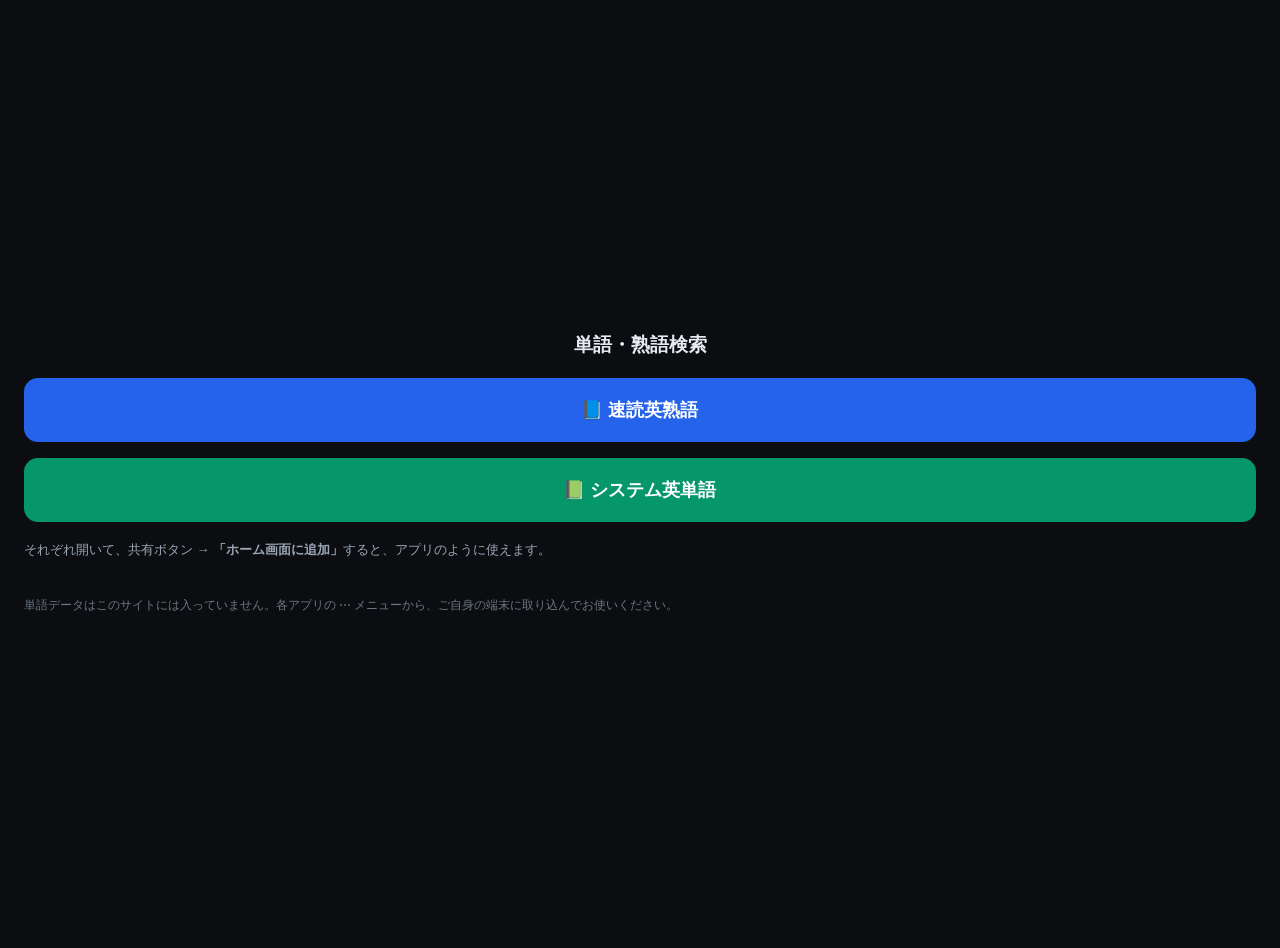
==== commit 6a07458d: "Add files via upload" ====
--- a/index.html
+++ b/index.html
@@ -1,167 +1,19 @@
-<!DOCTYPE html>
-<html lang="ja">
-<head>
-<meta charset="utf-8">
-<meta name="viewport" content="width=device-width, initial-scale=1, viewport-fit=cover">
-<title>日本史索引</title>
-<meta name="description" content="日本史教科書の索引を検索するアプリ">
-<meta name="theme-color" content="#8c2f39" media="(prefers-color-scheme: light)">
-<meta name="theme-color" content="#16171c" media="(prefers-color-scheme: dark)">
-<meta name="format-detection" content="telephone=no">
-<link rel="manifest" href="manifest.json">
-<meta name="apple-mobile-web-app-capable" content="yes">
-<meta name="mobile-web-app-capable" content="yes">
-<meta name="apple-mobile-web-app-title" content="日本史索引">
-<meta name="apple-mobile-web-app-status-bar-style" content="black-translucent">
-<link rel="apple-touch-icon" href="icons/apple-touch-icon.png">
-<link rel="icon" href="icons/icon-192.png">
-<link rel="stylesheet" href="style.css">
-</head>
-<body>
-
-<header id="topbar">
-  <div class="bar-row">
-    <h1 class="app-title">日本史索引</h1>
-    <button id="btn-settings" class="icon-btn" type="button" aria-label="設定">設定</button>
-  </div>
-
-  <div class="search-row">
-    <input id="q" type="search" inputmode="search" enterkeyhint="search"
-           autocomplete="off" autocorrect="off" autocapitalize="off" spellcheck="false"
-           placeholder="用語・読み（例：日中へいわ）" aria-label="検索">
-    <button id="btn-clear" class="clear-btn" type="button" aria-label="検索欄を消す" hidden>×</button>
-  </div>
-
-  <div class="bar-row tools">
-    <span id="count" class="count">0件</span>
-    <select id="sort" aria-label="並び替え">
-      <option value="year_asc">時代の古い順</option>
-      <option value="year_desc">時代の新しい順</option>
-      <option value="kana_asc">名前順（五十音）</option>
-      <option value="kana_desc">名前の逆順</option>
-    </select>
-    <button id="btn-filter" class="filter-btn" type="button">絞り込み<span id="filter-badge" class="badge" hidden>0</span></button>
-  </div>
-
-  <div id="chips" class="chips" hidden></div>
-</header>
-
-<main id="results" aria-live="polite"></main>
-<div id="sentinel"></div>
-<p id="empty-msg" class="empty-msg" hidden>条件に合う項目がありません。</p>
-
-<!-- 起動時の案内（データが無いとき） -->
-<div id="onboarding" class="overlay" hidden>
-  <div class="onboard-box">
-    <h2>データがまだありません</h2>
-    <p>このアプリを使うには、索引データ（CSVファイル）が必要です。</p>
-    <p class="hint">パソコンで確認するときは、この画面から4つのCSVを選んでください。<br>
-      （iPhoneでは「ファイル」アプリから選べます）</p>
-    <ol class="steps">
-      <li>下の「データを取り込む」を押します。</li>
-      <li><b>nihonshi_index_all.csv</b> / <b>periods.csv</b> / <b>chapters.csv</b> / <b>manual_tags.csv</b> の4つをまとめて選びます。</li>
-      <li>「開く」を押すと、すぐに使えるようになります。</li>
-    </ol>
-    <button id="btn-import-onboard" class="primary-btn" type="button">データを取り込む</button>
-    <p id="onboard-status" class="status"></p>
-  </div>
-</div>
-
-<div id="backdrop" class="backdrop" hidden></div>
-
-<!-- 絞り込みシート -->
-<section id="filter-sheet" class="sheet" hidden aria-label="絞り込み">
-  <div class="sheet-head">
-    <span class="grabber"></span>
-    <div class="sheet-head-row">
-      <strong>絞り込み</strong>
-      <button class="link-btn danger" id="btn-reset-all" type="button">条件をすべてリセット</button>
-    </div>
-  </div>
-
-  <div class="sheet-body">
-    <details class="sec" open>
-      <summary><span>時期</span><span class="sec-count" data-for="period"></span></summary>
-      <div class="sec-body">
-        <button class="link-btn" data-clear="period" type="button">すべて解除</button>
-        <div class="year-range">
-          <label>西暦 <input id="year-from" type="text" inputmode="text" placeholder="から（例 1600 / 前108）"></label>
-          <label>〜 <input id="year-to" type="text" inputmode="text" placeholder="まで（例 1700）"></label>
-        </div>
-        <p class="note">※ ツリーと西暦範囲の両方を指定したときは、どちらかに当てはまれば表示します。</p>
-        <div id="period-tree" class="tree"></div>
-      </div>
-    </details>
-
-    <details class="sec">
-      <summary><span>分野</span><span class="sec-count" data-for="field"></span></summary>
-      <div class="sec-body">
-        <button class="link-btn" data-clear="field" type="button">すべて解除</button>
-        <div id="field-chips" class="chipset"></div>
-      </div>
-    </details>
-
-    <details class="sec">
-      <summary><span>種類</span><span class="sec-count" data-for="kind"></span></summary>
-      <div class="sec-body">
-        <button class="link-btn" data-clear="kind" type="button">すべて解除</button>
-        <div id="kind-chips" class="chipset"></div>
-        <div id="person-extra" hidden>
-          <h4>国 <button class="link-btn" data-clear="country" type="button">すべて解除</button></h4>
-          <div id="country-chips" class="chipset"></div>
-          <h4>立場 <button class="link-btn" data-clear="role" type="button">すべて解除</button></h4>
-          <div id="role-chips" class="chipset"></div>
-        </div>
-      </div>
-    </details>
-
-    <details class="sec">
-      <summary><span>教科書の章</span><span class="sec-count" data-for="chapter"></span></summary>
-      <div class="sec-body">
-        <button class="link-btn" data-clear="chapter" type="button">すべて解除</button>
-        <div id="chapter-list"></div>
-      </div>
-    </details>
-  </div>
-
-  <div class="sheet-foot">
-    <button id="btn-sheet-close" class="primary-btn" type="button"><span id="sheet-count">0件</span>を表示</button>
-  </div>
-</section>
-
-<!-- 設定シート -->
-<section id="settings-sheet" class="sheet" hidden aria-label="設定">
-  <div class="sheet-head">
-    <span class="grabber"></span>
-    <div class="sheet-head-row"><strong>設定</strong></div>
-  </div>
-  <div class="sheet-body">
-    <h3>データ</h3>
-    <p id="data-status" class="status"></p>
-    <button id="btn-import" class="primary-btn" type="button">データを取り込む</button>
-    <p class="note">iPhoneの「ファイル」アプリから、4つのCSVをまとめて選べます。取り込んだデータは同梱データより優先されます。</p>
-    <button id="btn-drop" class="secondary-btn" type="button">取り込んだデータを削除</button>
-
-    <h3>アプリ</h3>
-    <p class="status" id="app-version"></p>
-    <button id="btn-refresh" class="secondary-btn" type="button">最新版を読み込み直す</button>
-    <p class="note">データやアプリを更新したのに変わらないときに押してください。</p>
-
-    <h3>使い方のヒント</h3>
-    <ul class="tips">
-      <li>空白で区切ると、両方を含むものを探します（例：<b>ほうじょう ときむね</b>）。</li>
-      <li>漢字とひらがなを混ぜても探せます（例：<b>日中へいわ</b>）。</li>
-      <li><b>〜</b>（「から」で変換）を使うと、前方一致・後方一致になります（例：<b>日中〜</b>、<b>〜条約</b>）。</li>
-    </ul>
-  </div>
-  <div class="sheet-foot">
-    <button id="btn-settings-close" class="primary-btn" type="button">閉じる</button>
-  </div>
-</section>
-
-<input id="file-input" type="file" accept=".csv,text/csv,text/plain" multiple hidden>
-
-<script src="search.js"></script>
-<script src="app.js"></script>
-</body>
-</html>
+<!doctype html><html lang="ja"><head><meta charset="utf-8">
+<meta name="viewport" content="width=device-width,initial-scale=1,viewport-fit=cover">
+<title>単語・熟語検索</title><meta name="theme-color" content="#0b0d10">
+<style>
+body{margin:0;min-height:100dvh;display:flex;flex-direction:column;justify-content:center;gap:16px;
+ padding:24px;background:#0b0d10;color:#e6ebf2;
+ font-family:-apple-system,BlinkMacSystemFont,"Hiragino Kaku Gothic ProN",sans-serif}
+h1{font-size:19px;margin:0 0 4px;text-align:center}
+p{font-size:13px;color:#9aa6b4;line-height:1.8;margin:0 0 8px}
+a{display:block;padding:20px;border-radius:14px;text-decoration:none;color:#fff;font-size:18px;font-weight:700;text-align:center}
+.a1{background:#2563eb}.a2{background:#059669}
+small{color:#6b7683;font-size:11.5px;line-height:1.8;display:block;margin-top:10px}
+</style></head><body>
+<h1>単語・熟語検索</h1>
+<a class="a1" href="sokudoku.html">📘 速読英熟語</a>
+<a class="a2" href="systan.html">📗 システム英単語</a>
+<p>それぞれ開いて、共有ボタン → <b>「ホーム画面に追加」</b>すると、アプリのように使えます。</p>
+<small>単語データはこのサイトには入っていません。各アプリの ⋯ メニューから、ご自身の端末に取り込んでお使いください。</small>
+</body></html>
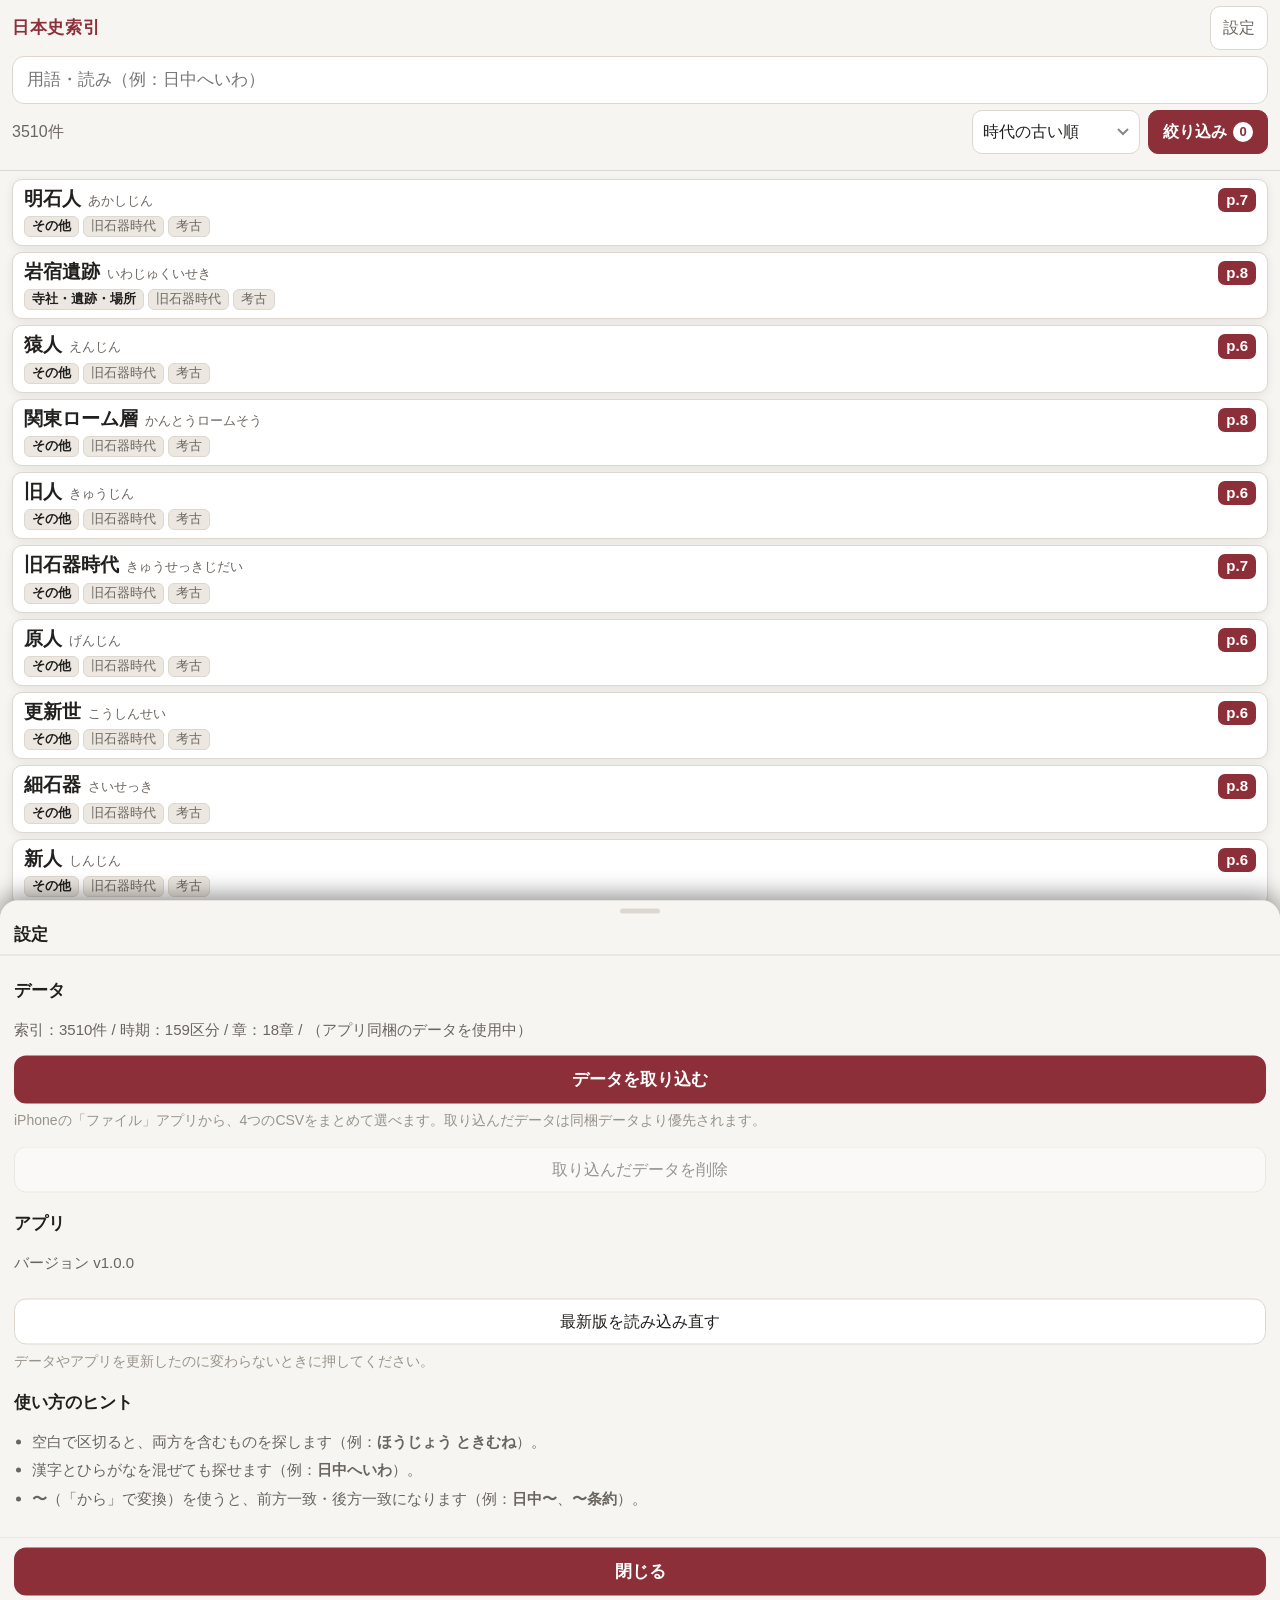
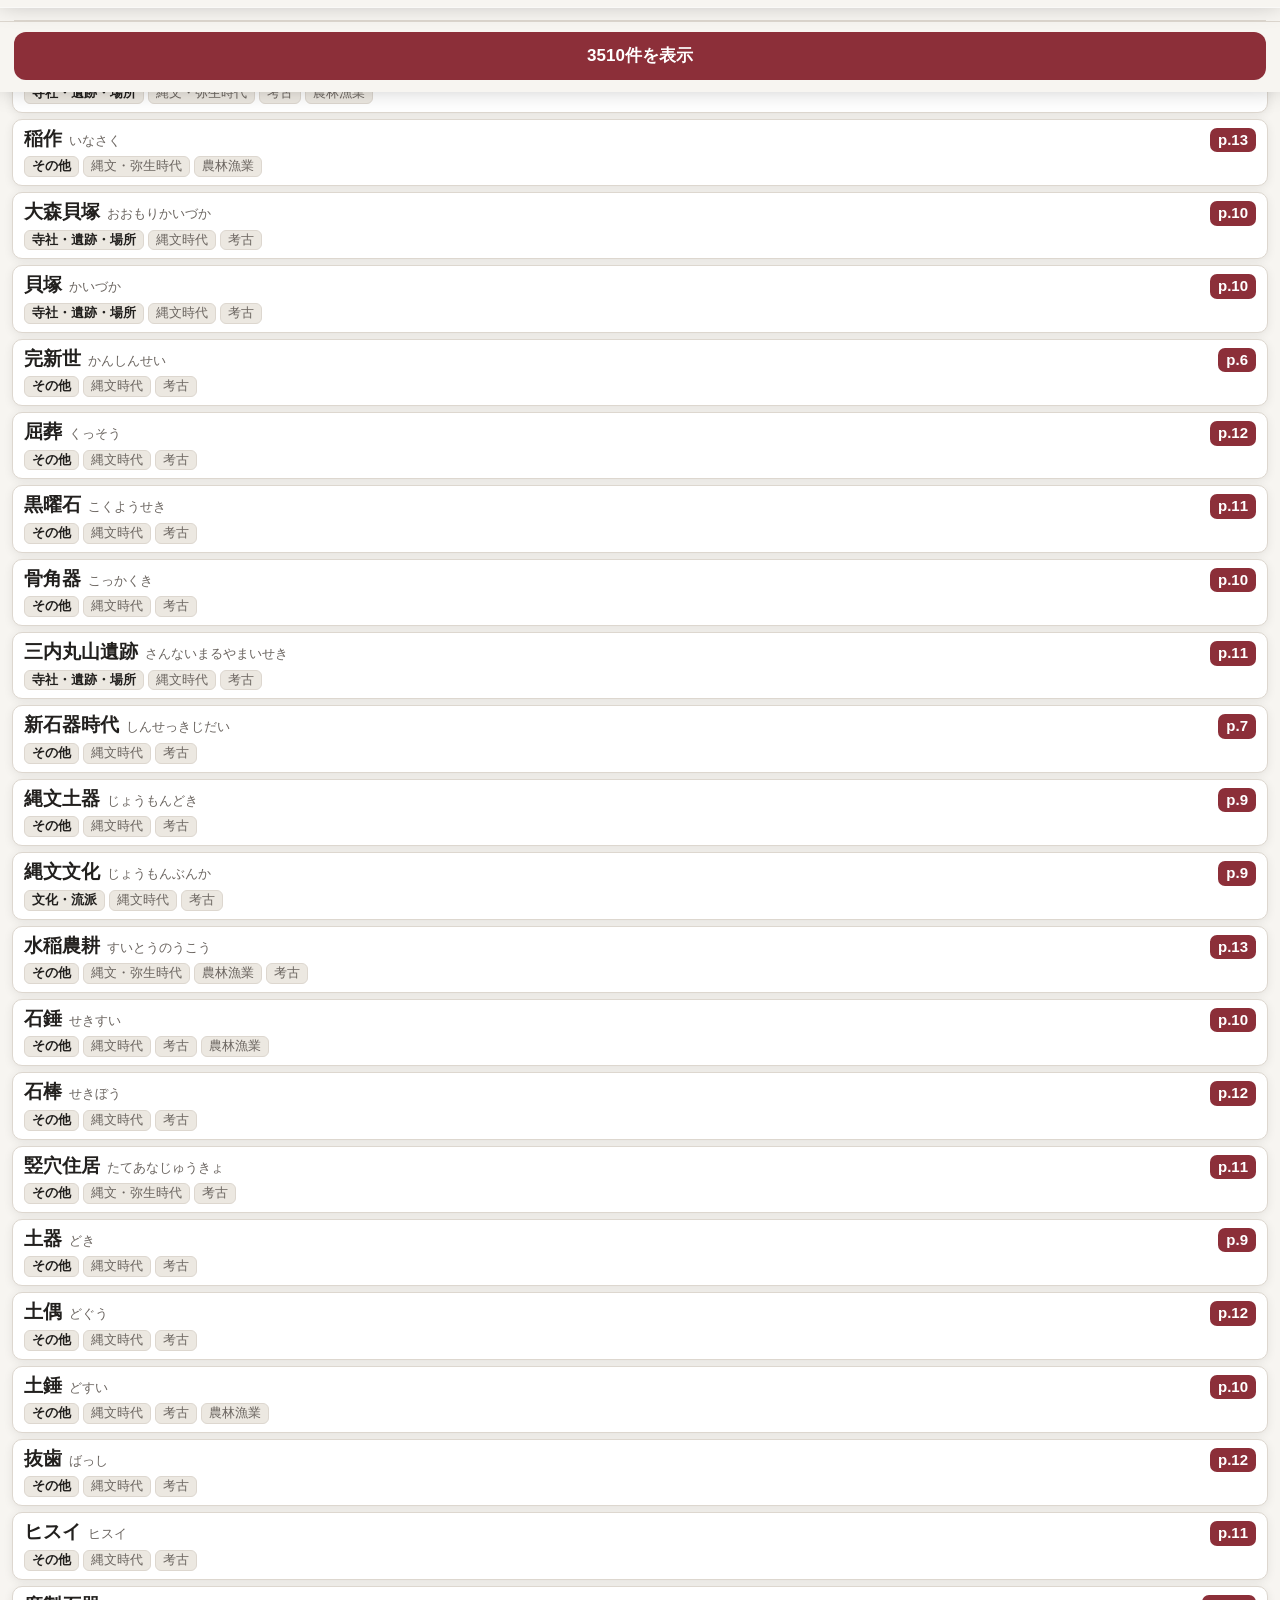
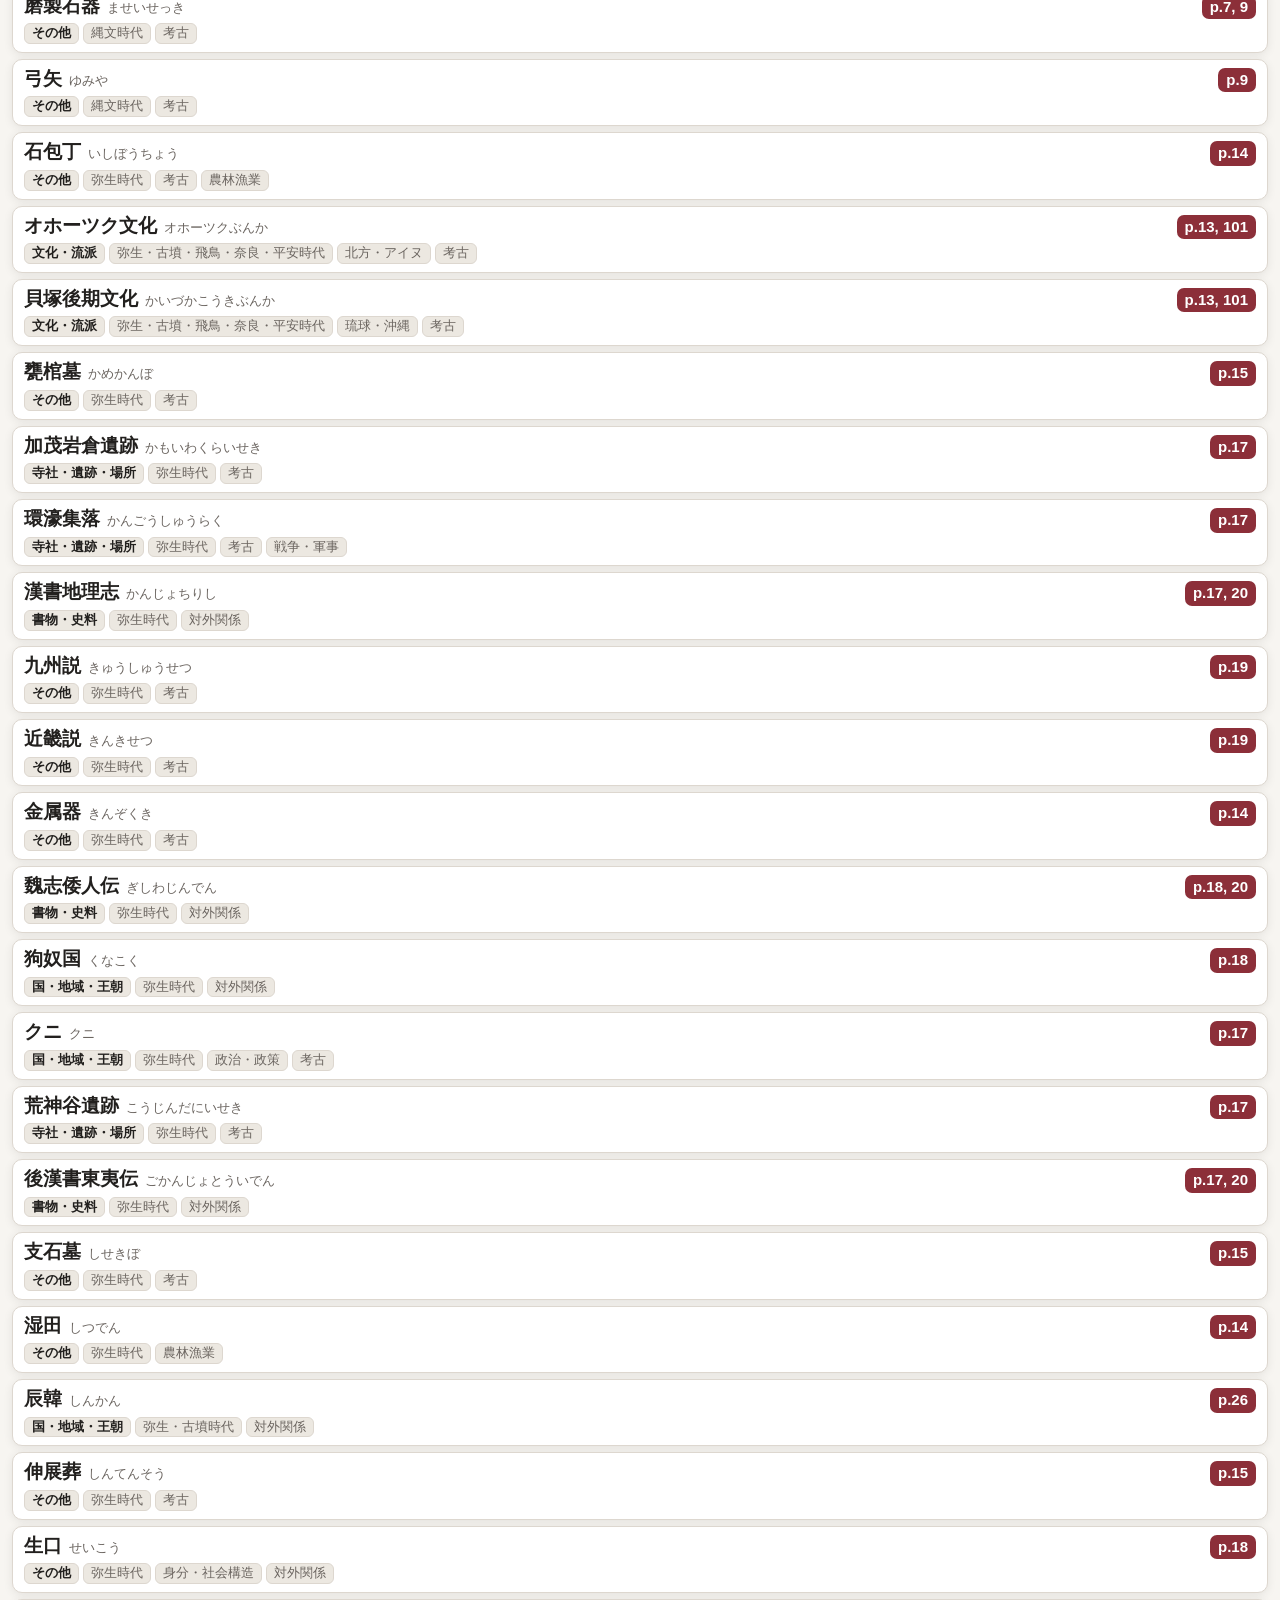
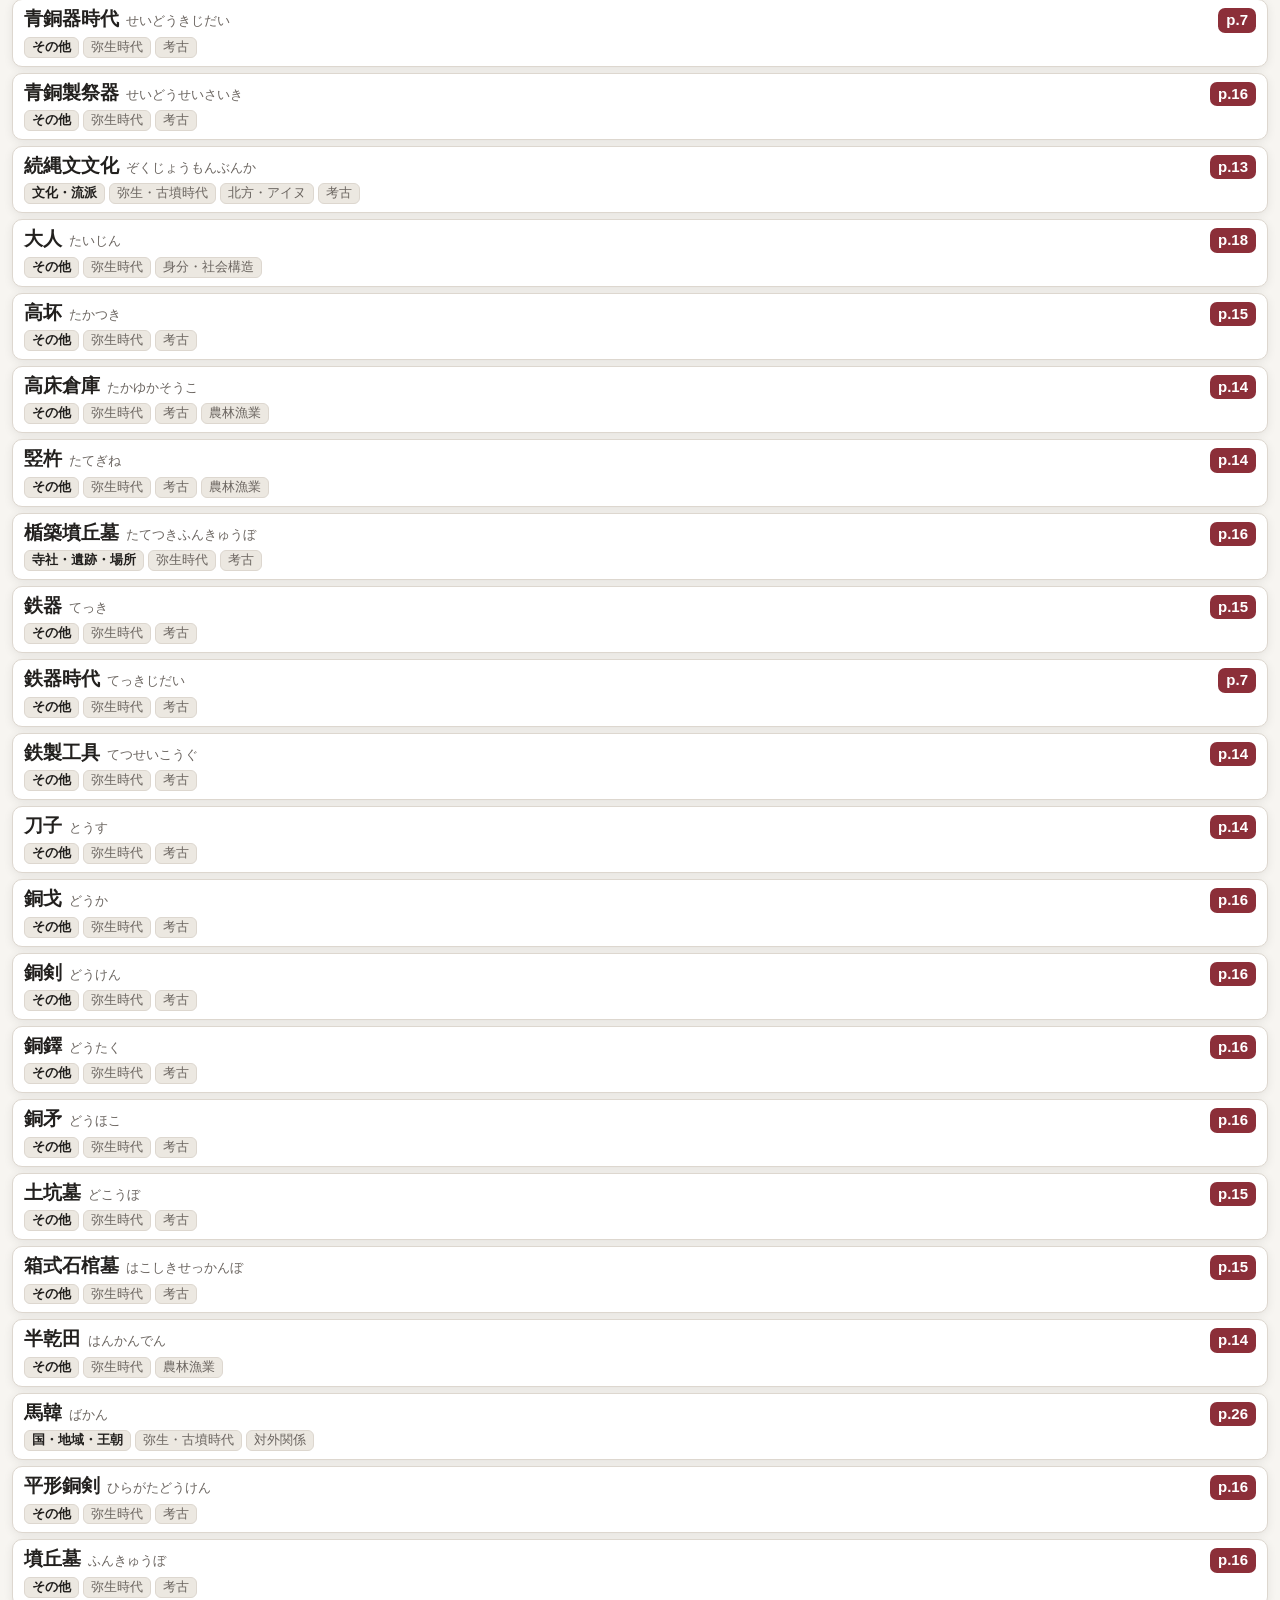
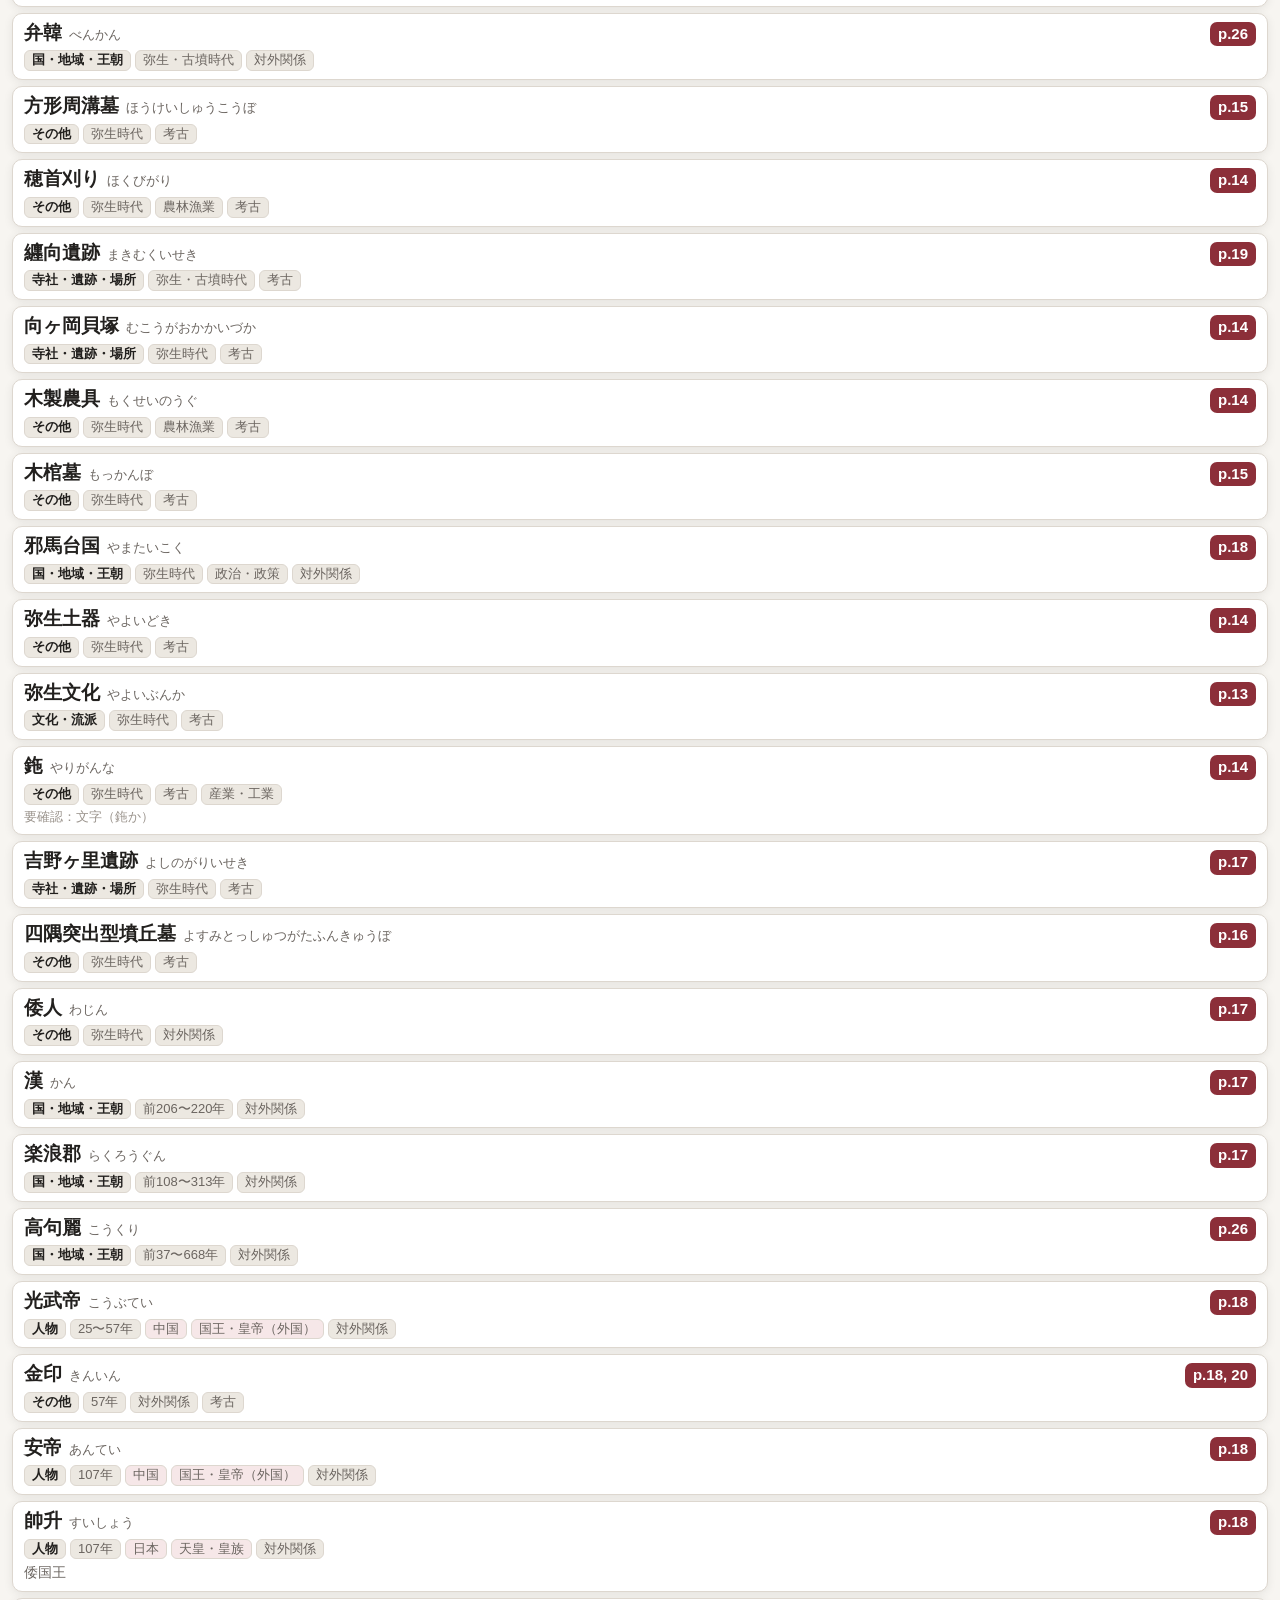
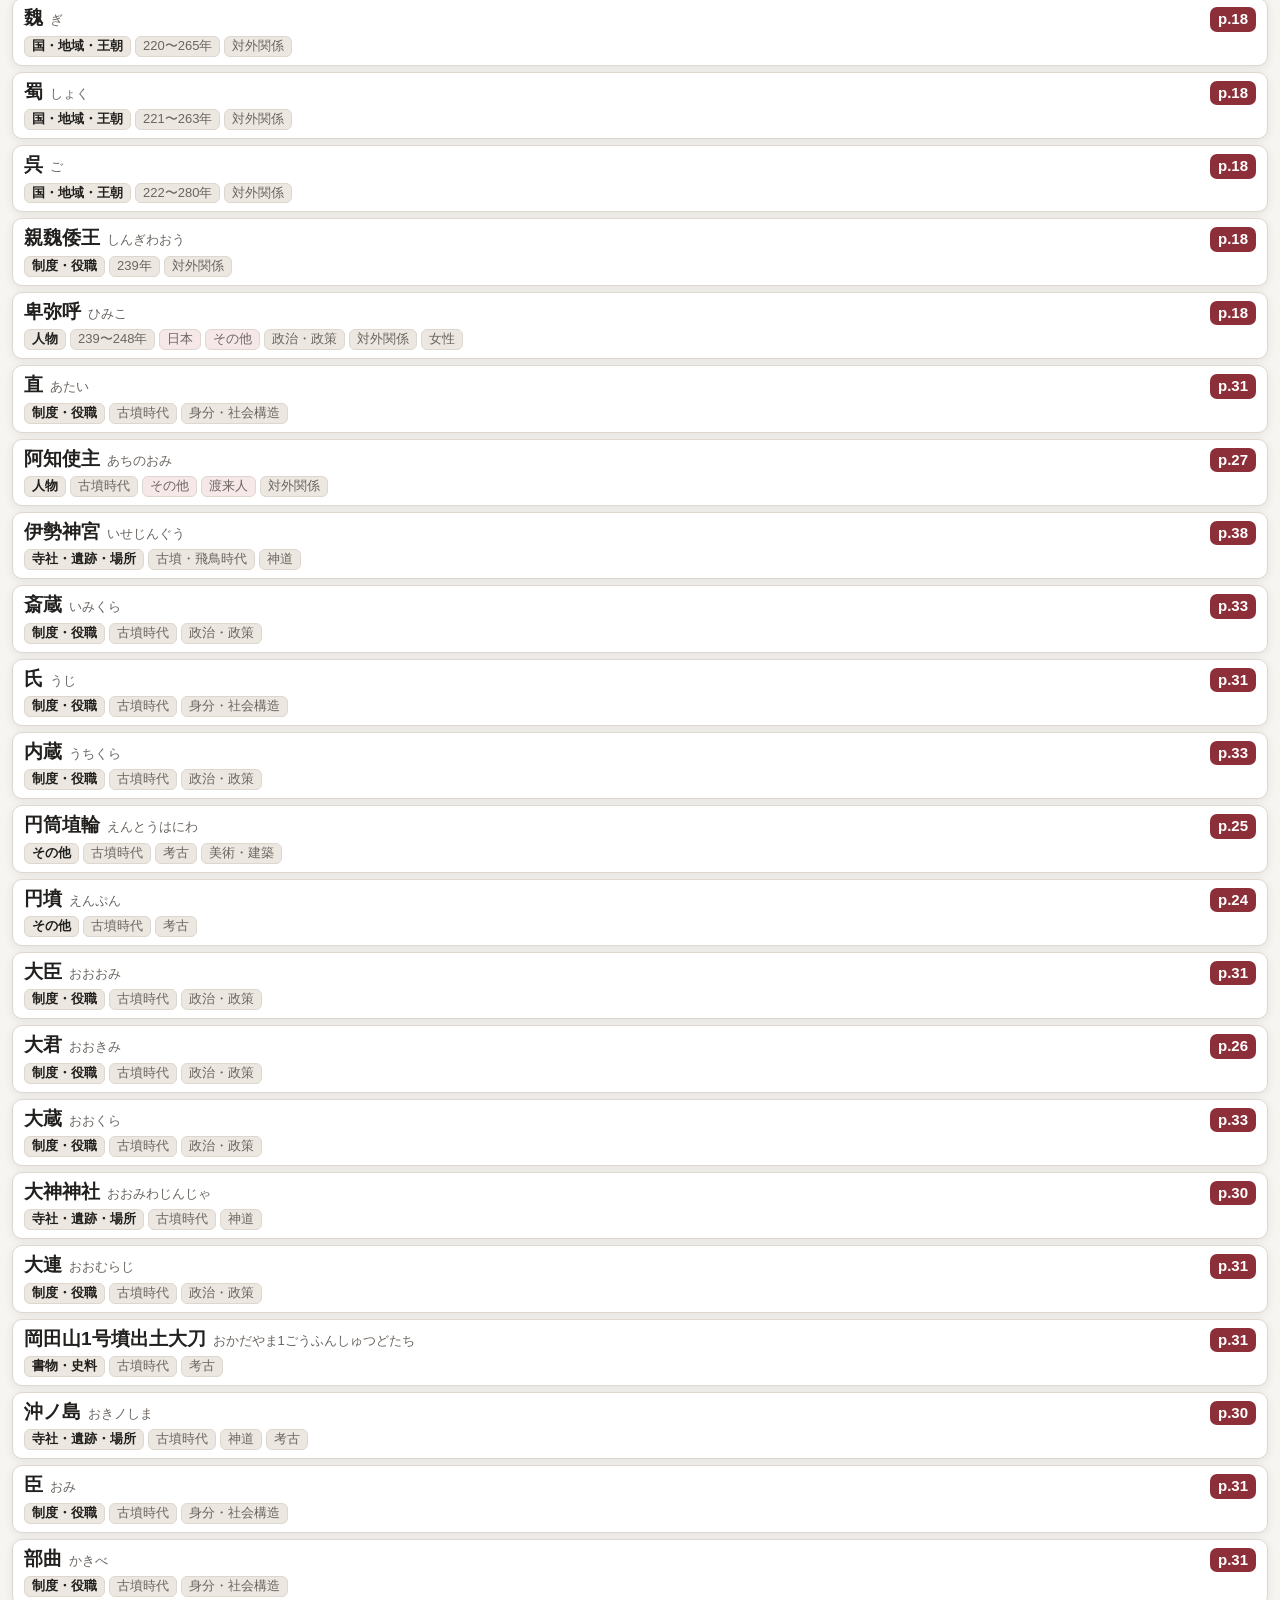
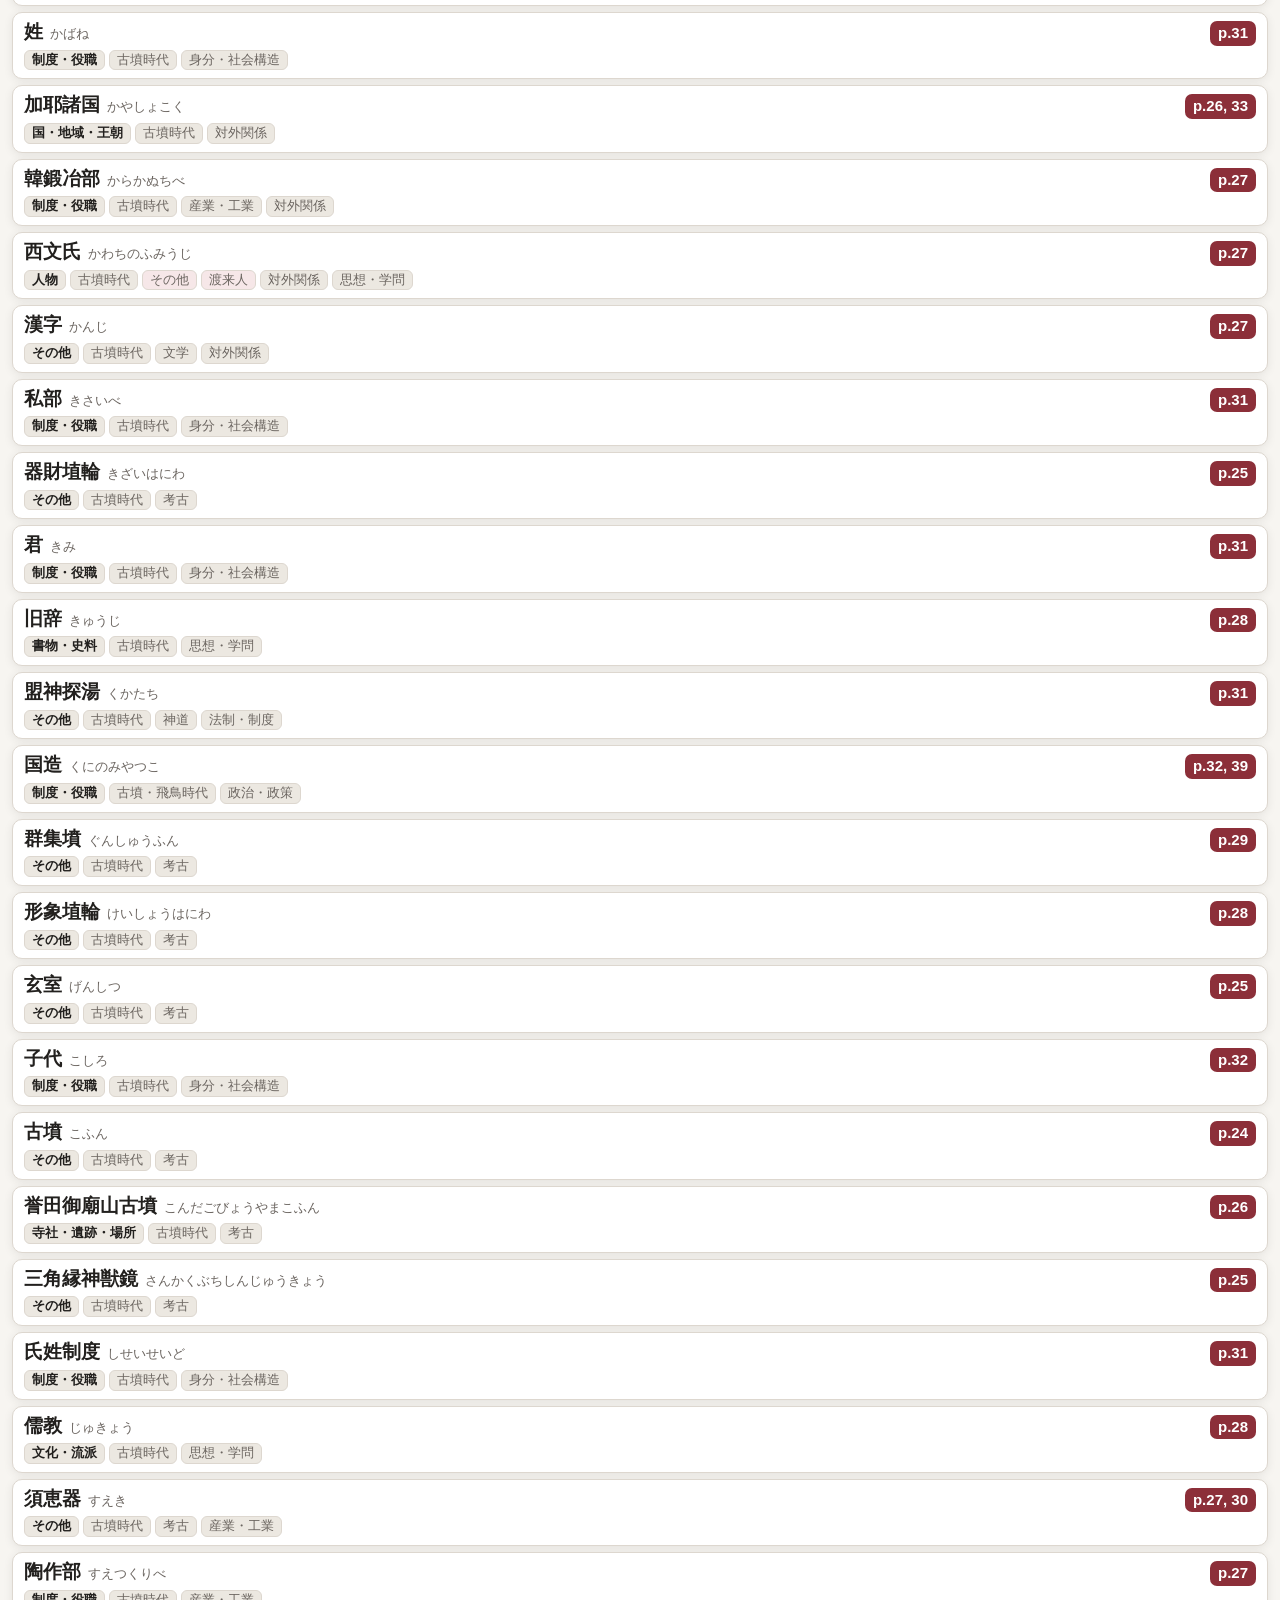
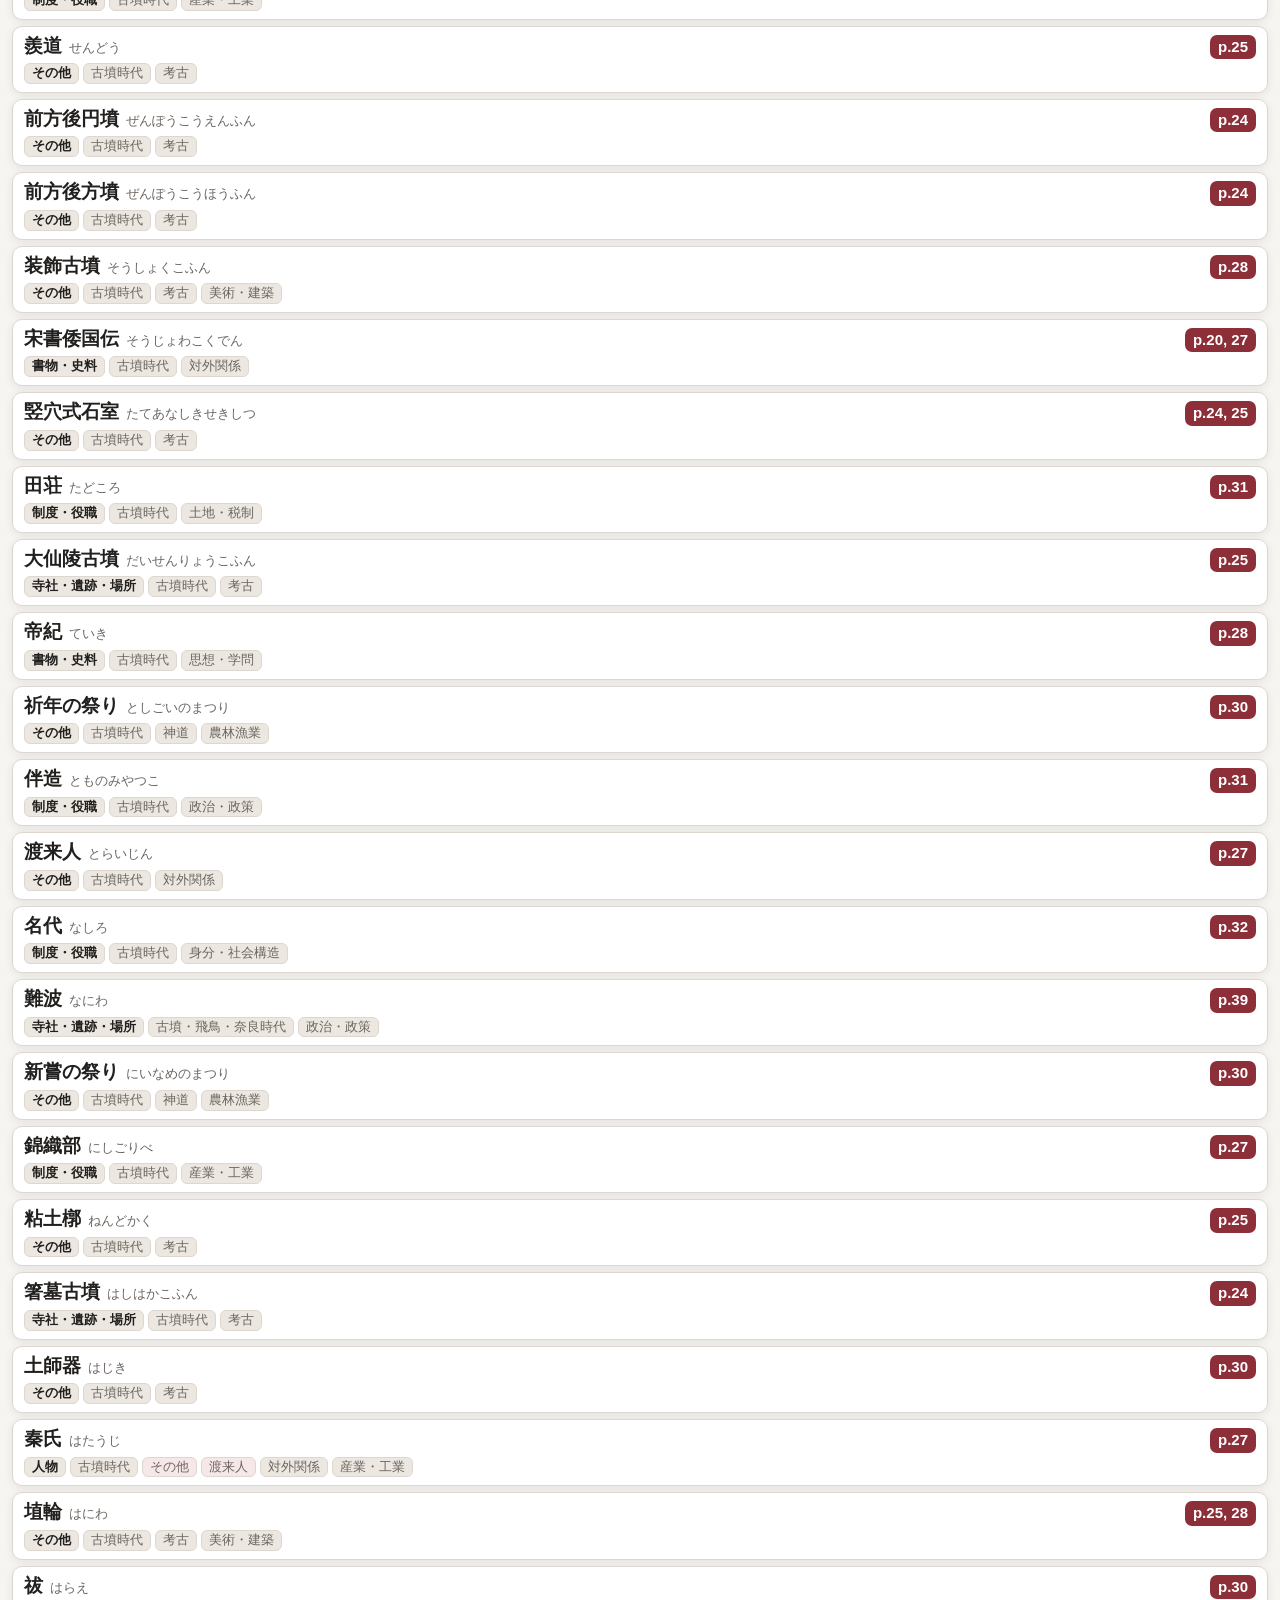
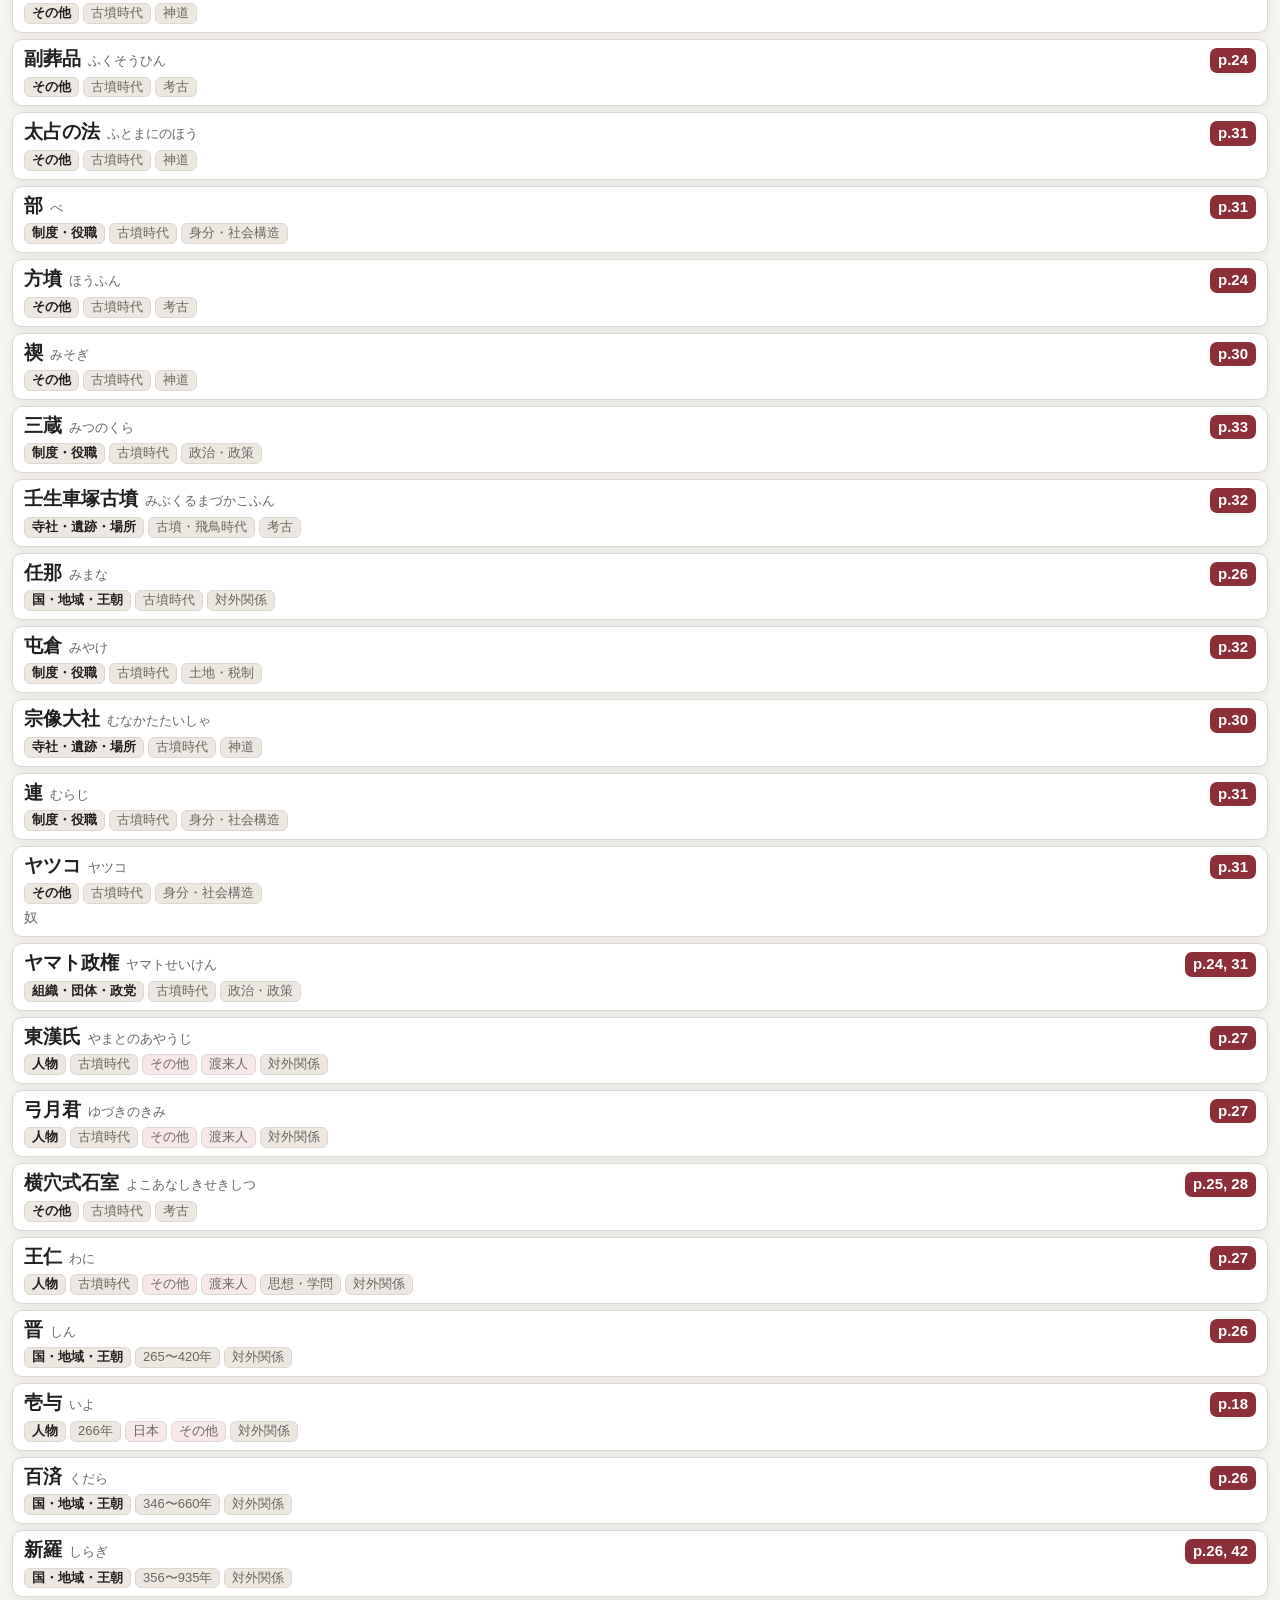
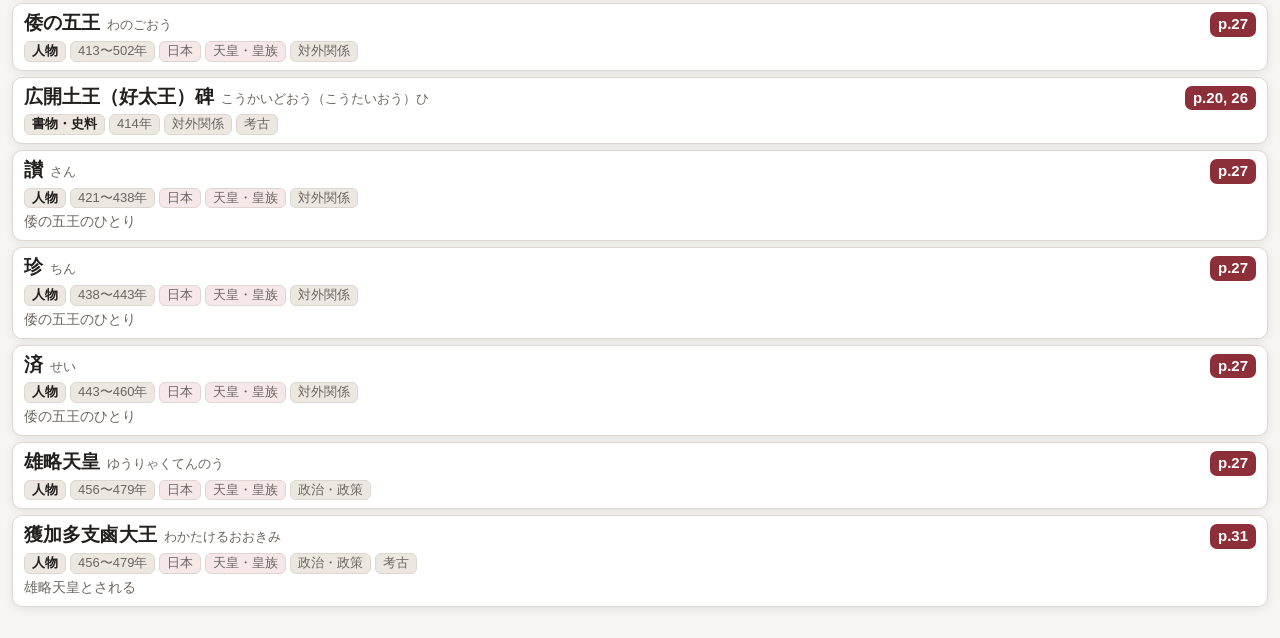
==== commit bb6bed73: "Revert "Add files via upload" This reverts commit 6a07458d3f2786aeb2ee38306c25454ccddd361d." ====
--- a/index.html
+++ b/index.html
@@ -1,19 +1,167 @@
-<!doctype html><html lang="ja"><head><meta charset="utf-8">
-<meta name="viewport" content="width=device-width,initial-scale=1,viewport-fit=cover">
-<title>単語・熟語検索</title><meta name="theme-color" content="#0b0d10">
-<style>
-body{margin:0;min-height:100dvh;display:flex;flex-direction:column;justify-content:center;gap:16px;
- padding:24px;background:#0b0d10;color:#e6ebf2;
- font-family:-apple-system,BlinkMacSystemFont,"Hiragino Kaku Gothic ProN",sans-serif}
-h1{font-size:19px;margin:0 0 4px;text-align:center}
-p{font-size:13px;color:#9aa6b4;line-height:1.8;margin:0 0 8px}
-a{display:block;padding:20px;border-radius:14px;text-decoration:none;color:#fff;font-size:18px;font-weight:700;text-align:center}
-.a1{background:#2563eb}.a2{background:#059669}
-small{color:#6b7683;font-size:11.5px;line-height:1.8;display:block;margin-top:10px}
-</style></head><body>
-<h1>単語・熟語検索</h1>
-<a class="a1" href="sokudoku.html">📘 速読英熟語</a>
-<a class="a2" href="systan.html">📗 システム英単語</a>
-<p>それぞれ開いて、共有ボタン → <b>「ホーム画面に追加」</b>すると、アプリのように使えます。</p>
-<small>単語データはこのサイトには入っていません。各アプリの ⋯ メニューから、ご自身の端末に取り込んでお使いください。</small>
-</body></html>+<!DOCTYPE html>
+<html lang="ja">
+<head>
+<meta charset="utf-8">
+<meta name="viewport" content="width=device-width, initial-scale=1, viewport-fit=cover">
+<title>日本史索引</title>
+<meta name="description" content="日本史教科書の索引を検索するアプリ">
+<meta name="theme-color" content="#8c2f39" media="(prefers-color-scheme: light)">
+<meta name="theme-color" content="#16171c" media="(prefers-color-scheme: dark)">
+<meta name="format-detection" content="telephone=no">
+<link rel="manifest" href="manifest.json">
+<meta name="apple-mobile-web-app-capable" content="yes">
+<meta name="mobile-web-app-capable" content="yes">
+<meta name="apple-mobile-web-app-title" content="日本史索引">
+<meta name="apple-mobile-web-app-status-bar-style" content="black-translucent">
+<link rel="apple-touch-icon" href="icons/apple-touch-icon.png">
+<link rel="icon" href="icons/icon-192.png">
+<link rel="stylesheet" href="style.css">
+</head>
+<body>
+
+<header id="topbar">
+  <div class="bar-row">
+    <h1 class="app-title">日本史索引</h1>
+    <button id="btn-settings" class="icon-btn" type="button" aria-label="設定">設定</button>
+  </div>
+
+  <div class="search-row">
+    <input id="q" type="search" inputmode="search" enterkeyhint="search"
+           autocomplete="off" autocorrect="off" autocapitalize="off" spellcheck="false"
+           placeholder="用語・読み（例：日中へいわ）" aria-label="検索">
+    <button id="btn-clear" class="clear-btn" type="button" aria-label="検索欄を消す" hidden>×</button>
+  </div>
+
+  <div class="bar-row tools">
+    <span id="count" class="count">0件</span>
+    <select id="sort" aria-label="並び替え">
+      <option value="year_asc">時代の古い順</option>
+      <option value="year_desc">時代の新しい順</option>
+      <option value="kana_asc">名前順（五十音）</option>
+      <option value="kana_desc">名前の逆順</option>
+    </select>
+    <button id="btn-filter" class="filter-btn" type="button">絞り込み<span id="filter-badge" class="badge" hidden>0</span></button>
+  </div>
+
+  <div id="chips" class="chips" hidden></div>
+</header>
+
+<main id="results" aria-live="polite"></main>
+<div id="sentinel"></div>
+<p id="empty-msg" class="empty-msg" hidden>条件に合う項目がありません。</p>
+
+<!-- 起動時の案内（データが無いとき） -->
+<div id="onboarding" class="overlay" hidden>
+  <div class="onboard-box">
+    <h2>データがまだありません</h2>
+    <p>このアプリを使うには、索引データ（CSVファイル）が必要です。</p>
+    <p class="hint">パソコンで確認するときは、この画面から4つのCSVを選んでください。<br>
+      （iPhoneでは「ファイル」アプリから選べます）</p>
+    <ol class="steps">
+      <li>下の「データを取り込む」を押します。</li>
+      <li><b>nihonshi_index_all.csv</b> / <b>periods.csv</b> / <b>chapters.csv</b> / <b>manual_tags.csv</b> の4つをまとめて選びます。</li>
+      <li>「開く」を押すと、すぐに使えるようになります。</li>
+    </ol>
+    <button id="btn-import-onboard" class="primary-btn" type="button">データを取り込む</button>
+    <p id="onboard-status" class="status"></p>
+  </div>
+</div>
+
+<div id="backdrop" class="backdrop" hidden></div>
+
+<!-- 絞り込みシート -->
+<section id="filter-sheet" class="sheet" hidden aria-label="絞り込み">
+  <div class="sheet-head">
+    <span class="grabber"></span>
+    <div class="sheet-head-row">
+      <strong>絞り込み</strong>
+      <button class="link-btn danger" id="btn-reset-all" type="button">条件をすべてリセット</button>
+    </div>
+  </div>
+
+  <div class="sheet-body">
+    <details class="sec" open>
+      <summary><span>時期</span><span class="sec-count" data-for="period"></span></summary>
+      <div class="sec-body">
+        <button class="link-btn" data-clear="period" type="button">すべて解除</button>
+        <div class="year-range">
+          <label>西暦 <input id="year-from" type="text" inputmode="text" placeholder="から（例 1600 / 前108）"></label>
+          <label>〜 <input id="year-to" type="text" inputmode="text" placeholder="まで（例 1700）"></label>
+        </div>
+        <p class="note">※ ツリーと西暦範囲の両方を指定したときは、どちらかに当てはまれば表示します。</p>
+        <div id="period-tree" class="tree"></div>
+      </div>
+    </details>
+
+    <details class="sec">
+      <summary><span>分野</span><span class="sec-count" data-for="field"></span></summary>
+      <div class="sec-body">
+        <button class="link-btn" data-clear="field" type="button">すべて解除</button>
+        <div id="field-chips" class="chipset"></div>
+      </div>
+    </details>
+
+    <details class="sec">
+      <summary><span>種類</span><span class="sec-count" data-for="kind"></span></summary>
+      <div class="sec-body">
+        <button class="link-btn" data-clear="kind" type="button">すべて解除</button>
+        <div id="kind-chips" class="chipset"></div>
+        <div id="person-extra" hidden>
+          <h4>国 <button class="link-btn" data-clear="country" type="button">すべて解除</button></h4>
+          <div id="country-chips" class="chipset"></div>
+          <h4>立場 <button class="link-btn" data-clear="role" type="button">すべて解除</button></h4>
+          <div id="role-chips" class="chipset"></div>
+        </div>
+      </div>
+    </details>
+
+    <details class="sec">
+      <summary><span>教科書の章</span><span class="sec-count" data-for="chapter"></span></summary>
+      <div class="sec-body">
+        <button class="link-btn" data-clear="chapter" type="button">すべて解除</button>
+        <div id="chapter-list"></div>
+      </div>
+    </details>
+  </div>
+
+  <div class="sheet-foot">
+    <button id="btn-sheet-close" class="primary-btn" type="button"><span id="sheet-count">0件</span>を表示</button>
+  </div>
+</section>
+
+<!-- 設定シート -->
+<section id="settings-sheet" class="sheet" hidden aria-label="設定">
+  <div class="sheet-head">
+    <span class="grabber"></span>
+    <div class="sheet-head-row"><strong>設定</strong></div>
+  </div>
+  <div class="sheet-body">
+    <h3>データ</h3>
+    <p id="data-status" class="status"></p>
+    <button id="btn-import" class="primary-btn" type="button">データを取り込む</button>
+    <p class="note">iPhoneの「ファイル」アプリから、4つのCSVをまとめて選べます。取り込んだデータは同梱データより優先されます。</p>
+    <button id="btn-drop" class="secondary-btn" type="button">取り込んだデータを削除</button>
+
+    <h3>アプリ</h3>
+    <p class="status" id="app-version"></p>
+    <button id="btn-refresh" class="secondary-btn" type="button">最新版を読み込み直す</button>
+    <p class="note">データやアプリを更新したのに変わらないときに押してください。</p>
+
+    <h3>使い方のヒント</h3>
+    <ul class="tips">
+      <li>空白で区切ると、両方を含むものを探します（例：<b>ほうじょう ときむね</b>）。</li>
+      <li>漢字とひらがなを混ぜても探せます（例：<b>日中へいわ</b>）。</li>
+      <li><b>〜</b>（「から」で変換）を使うと、前方一致・後方一致になります（例：<b>日中〜</b>、<b>〜条約</b>）。</li>
+    </ul>
+  </div>
+  <div class="sheet-foot">
+    <button id="btn-settings-close" class="primary-btn" type="button">閉じる</button>
+  </div>
+</section>
+
+<input id="file-input" type="file" accept=".csv,text/csv,text/plain" multiple hidden>
+
+<script src="search.js"></script>
+<script src="app.js"></script>
+</body>
+</html>
--- a/style.css
+++ b/style.css
@@ -0,0 +1,558 @@
+/* ============================================================
+   style.css — 日本史索引
+   iPhone 15 の縦向きを基準にした画面。ダークモード対応。
+   文字はすべて16px以上（16px未満だと入力時に勝手に拡大されるため）
+   ============================================================ */
+
+:root {
+  --bg: #f7f5f1;
+  --bg-sub: #ece8e1;
+  --card: #ffffff;
+  --text: #22201e;
+  --text-sub: #6b6560;
+  --text-faint: #9a938c;
+  --line: #ddd7cf;
+  --accent: #8c2f39;
+  --accent-ink: #ffffff;
+  --accent-soft: #f6e7e8;
+  --chip-bg: #ffffff;
+  --chip-on-bg: #8c2f39;
+  --chip-on-ink: #ffffff;
+  --warn: #a98a4b;
+  --shadow: 0 2px 10px rgba(0, 0, 0, .08);
+  --radius: 12px;
+  --safe-t: env(safe-area-inset-top, 0px);
+  --safe-b: env(safe-area-inset-bottom, 0px);
+  --safe-l: env(safe-area-inset-left, 0px);
+  --safe-r: env(safe-area-inset-right, 0px);
+}
+
+@media (prefers-color-scheme: dark) {
+  :root {
+    --bg: #16171c;
+    --bg-sub: #1f2128;
+    --card: #23252c;
+    --text: #eceaf0;
+    --text-sub: #a8a4b0;
+    --text-faint: #7c7886;
+    --line: #34363f;
+    --accent: #e08a92;
+    --accent-ink: #26161a;
+    --accent-soft: #34232a;
+    --chip-bg: #2a2d35;
+    --chip-on-bg: #e08a92;
+    --chip-on-ink: #26161a;
+    --warn: #c7a862;
+    --shadow: 0 2px 12px rgba(0, 0, 0, .4);
+  }
+}
+
+* { box-sizing: border-box; -webkit-tap-highlight-color: transparent; }
+
+html { -webkit-text-size-adjust: 100%; }
+
+body {
+  margin: 0;
+  background: var(--bg);
+  color: var(--text);
+  font-family: -apple-system, BlinkMacSystemFont, "Hiragino Sans", "Hiragino Kaku Gothic ProN",
+               "Yu Gothic", "Meiryo", sans-serif;
+  font-size: 16px;
+  line-height: 1.5;
+  overscroll-behavior-y: none;
+}
+
+button, input, select, textarea { font: inherit; color: inherit; }
+button { cursor: pointer; }
+
+/* ---------- 上部の固定バー ---------- */
+
+#topbar {
+  position: sticky;
+  top: 0;
+  z-index: 40;
+  background: var(--bg);
+  border-bottom: 1px solid var(--line);
+  padding: calc(var(--safe-t) + 6px) calc(var(--safe-r) + 12px) 8px calc(var(--safe-l) + 12px);
+}
+
+.bar-row { display: flex; align-items: center; gap: 8px; }
+
+.app-title {
+  margin: 0;
+  font-size: 17px;
+  font-weight: 700;
+  letter-spacing: .04em;
+  color: var(--accent);
+  flex: 1;
+}
+
+.icon-btn {
+  min-height: 44px;
+  padding: 0 12px;
+  border: 1px solid var(--line);
+  background: var(--card);
+  border-radius: 10px;
+  font-size: 16px;
+  color: var(--text-sub);
+}
+
+.search-row { position: relative; margin: 6px 0; }
+
+#q {
+  width: 100%;
+  min-height: 46px;
+  padding: 10px 44px 10px 14px;
+  font-size: 17px;
+  border: 1px solid var(--line);
+  border-radius: 12px;
+  background: var(--card);
+  color: var(--text);
+  -webkit-appearance: none;
+  appearance: none;
+}
+#q:focus { outline: 2px solid var(--accent); outline-offset: -1px; }
+#q::-webkit-search-cancel-button { display: none; }
+
+.clear-btn {
+  position: absolute;
+  right: 4px; top: 50%;
+  transform: translateY(-50%);
+  width: 40px; height: 40px;
+  border: 0; background: transparent;
+  color: var(--text-faint);
+  font-size: 22px; line-height: 1;
+  border-radius: 20px;
+}
+
+.tools { gap: 8px; }
+
+.count { font-size: 16px; color: var(--text-sub); flex: 1; font-variant-numeric: tabular-nums; }
+
+#sort {
+  min-height: 44px;
+  padding: 0 28px 0 10px;
+  border: 1px solid var(--line);
+  border-radius: 10px;
+  background: var(--card) url("data:image/svg+xml;utf8,<svg xmlns='http://www.w3.org/2000/svg' width='12' height='8'><path d='M1 1l5 5 5-5' fill='none' stroke='%23888' stroke-width='2'/></svg>") no-repeat right 10px center;
+  -webkit-appearance: none;
+  appearance: none;
+  font-size: 16px;
+  max-width: 44vw;
+}
+
+.filter-btn {
+  min-height: 44px;
+  padding: 0 14px;
+  border: 1px solid var(--accent);
+  background: var(--accent);
+  color: var(--accent-ink);
+  border-radius: 10px;
+  font-size: 16px;
+  font-weight: 600;
+  display: inline-flex; align-items: center; gap: 6px;
+}
+
+.badge {
+  display: inline-block;
+  min-width: 20px;
+  padding: 0 5px;
+  border-radius: 10px;
+  background: var(--accent-ink);
+  color: var(--accent);
+  font-size: 13px;
+  font-weight: 700;
+  line-height: 20px;
+  text-align: center;
+}
+
+/* ---------- 選択中の条件チップ ---------- */
+
+.chips {
+  display: flex;
+  flex-wrap: wrap;
+  gap: 6px;
+  padding-top: 8px;
+  max-height: 30vh;
+  overflow-y: auto;
+}
+
+.chips .chip {
+  display: inline-flex;
+  align-items: center;
+  gap: 6px;
+  min-height: 34px;
+  padding: 4px 6px 4px 12px;
+  border-radius: 17px;
+  background: var(--accent-soft);
+  border: 1px solid var(--accent);
+  color: var(--text);
+  font-size: 15px;
+}
+
+.chips .chip b { font-weight: 600; color: var(--accent); font-size: 13px; }
+
+.chips .chip .x {
+  width: 26px; height: 26px;
+  border: 0; border-radius: 13px;
+  background: rgba(0, 0, 0, .06);
+  color: var(--text-sub);
+  font-size: 17px; line-height: 1;
+  display: grid; place-items: center;
+}
+
+/* ---------- 結果一覧 ---------- */
+
+#results {
+  padding: 8px calc(var(--safe-r) + 12px) 0 calc(var(--safe-l) + 12px);
+  display: flex;
+  flex-direction: column;
+  gap: 6px;
+}
+
+#sentinel { height: 1px; }
+
+.card {
+  background: var(--card);
+  border: 1px solid var(--line);
+  border-radius: 10px;
+  padding: 7px 11px 8px;
+  box-shadow: var(--shadow);
+}
+
+/* 用語・読み・ページを1行に並べる（ページ番号は右端に固定） */
+.card .head {
+  display: grid;
+  grid-template-columns: 1fr auto;
+  column-gap: 8px;
+  align-items: baseline;
+}
+
+.card .names {
+  min-width: 0;
+  line-height: 1.3;
+  word-break: break-word;
+}
+
+.card .term {
+  font-size: 19px;
+  font-weight: 700;
+}
+
+.card .yomi {
+  margin-left: 7px;
+  font-size: 13px;
+  color: var(--text-sub);
+}
+
+.card .pages {
+  padding: 1px 8px;
+  border-radius: 7px;
+  background: var(--accent);
+  color: var(--accent-ink);
+  font-size: 15px;
+  font-weight: 700;
+  font-variant-numeric: tabular-nums;
+  white-space: nowrap;
+}
+
+.card .meta {
+  margin-top: 4px;
+  display: flex;
+  flex-wrap: wrap;
+  gap: 4px;
+}
+
+.card .tag {
+  font-size: 13px;
+  line-height: 1.45;
+  padding: 0 7px;
+  border-radius: 6px;
+  background: var(--bg-sub);
+  color: var(--text-sub);
+  border: 1px solid var(--line);
+}
+.card .tag.kind { color: var(--text); font-weight: 600; }
+.card .tag.year { font-variant-numeric: tabular-nums; }
+.card .tag.person { background: var(--accent-soft); }
+
+.card .alias {
+  margin-top: 4px;
+  font-size: 14px;
+  color: var(--accent);
+  font-weight: 600;
+}
+
+.card .memo { margin-top: 3px; font-size: 14px; color: var(--text-sub); }
+.card .warn { margin-top: 2px; font-size: 13px; color: var(--text-faint); }
+
+.empty-msg {
+  padding: 40px 20px;
+  text-align: center;
+  color: var(--text-sub);
+}
+
+#results::after { content: ""; display: block; height: calc(var(--safe-b) + 24px); }
+
+/* ---------- ボトムシート ---------- */
+
+.backdrop {
+  position: fixed; inset: 0;
+  background: rgba(0, 0, 0, .4);
+  z-index: 60;
+  opacity: 0;
+  transition: opacity .22s ease;
+}
+.backdrop.show { opacity: 1; }
+
+.sheet {
+  position: fixed;
+  left: 0; right: 0; bottom: 0;
+  z-index: 70;
+  max-height: 88vh;
+  display: flex;
+  flex-direction: column;
+  background: var(--bg);
+  border-radius: 18px 18px 0 0;
+  box-shadow: 0 -4px 24px rgba(0, 0, 0, .25);
+  transform: translateY(100%);
+  transition: transform .26s cubic-bezier(.3, .8, .4, 1);
+}
+.sheet.show { transform: translateY(0); }
+
+.sheet-head {
+  padding: 8px calc(var(--safe-r) + 14px) 8px calc(var(--safe-l) + 14px);
+  border-bottom: 1px solid var(--line);
+}
+.grabber {
+  display: block;
+  width: 40px; height: 5px;
+  margin: 0 auto 8px;
+  border-radius: 3px;
+  background: var(--line);
+}
+.sheet-head-row { display: flex; align-items: center; justify-content: space-between; gap: 10px; }
+.sheet-head-row strong { font-size: 17px; }
+
+.sheet-body {
+  flex: 1;
+  overflow-y: auto;
+  -webkit-overflow-scrolling: touch;
+  padding: 4px calc(var(--safe-r) + 14px) 12px calc(var(--safe-l) + 14px);
+}
+
+.sheet-foot {
+  padding: 10px calc(var(--safe-r) + 14px) calc(var(--safe-b) + 12px) calc(var(--safe-l) + 14px);
+  border-top: 1px solid var(--line);
+  background: var(--bg);
+}
+
+.primary-btn {
+  width: 100%;
+  min-height: 48px;
+  border: 0;
+  border-radius: 12px;
+  background: var(--accent);
+  color: var(--accent-ink);
+  font-size: 17px;
+  font-weight: 700;
+}
+
+.secondary-btn {
+  width: 100%;
+  min-height: 46px;
+  margin-top: 10px;
+  border: 1px solid var(--line);
+  border-radius: 12px;
+  background: var(--card);
+  color: var(--text);
+  font-size: 16px;
+}
+
+.secondary-btn:disabled { opacity: .45; }
+
+.link-btn {
+  min-height: 44px;
+  padding: 0 4px;
+  border: 0;
+  background: transparent;
+  color: var(--accent);
+  font-size: 16px;
+  text-decoration: underline;
+}
+.link-btn.danger { color: #c0392b; }
+@media (prefers-color-scheme: dark) { .link-btn.danger { color: #ff8b7d; } }
+
+/* ---------- 折りたたみセクション ---------- */
+
+.sec { border-bottom: 1px solid var(--line); }
+
+.sec > summary {
+  list-style: none;
+  min-height: 52px;
+  display: flex;
+  align-items: center;
+  gap: 8px;
+  font-size: 17px;
+  font-weight: 600;
+  cursor: pointer;
+}
+.sec > summary::-webkit-details-marker { display: none; }
+.sec > summary::before {
+  content: "›";
+  display: inline-block;
+  width: 18px;
+  font-size: 20px;
+  color: var(--text-faint);
+  transform: rotate(90deg);
+  transition: transform .18s;
+}
+.sec:not([open]) > summary::before { transform: rotate(0deg); }
+
+.sec-count { color: var(--accent); font-size: 15px; font-weight: 700; }
+.sec-body { padding-bottom: 14px; }
+
+.sec-body h4 {
+  margin: 14px 0 6px;
+  font-size: 16px;
+  display: flex; align-items: center; justify-content: space-between;
+}
+
+.note { font-size: 14px; color: var(--text-faint); margin: 6px 0; }
+
+/* ---------- チップ（選択式） ---------- */
+
+.chipset { display: flex; flex-wrap: wrap; gap: 8px; }
+
+.chipset button {
+  min-height: 44px;
+  padding: 0 14px;
+  border: 1px solid var(--line);
+  border-radius: 22px;
+  background: var(--chip-bg);
+  color: var(--text);
+  font-size: 16px;
+}
+.chipset button[aria-pressed="true"] {
+  background: var(--chip-on-bg);
+  color: var(--chip-on-ink);
+  border-color: var(--chip-on-bg);
+  font-weight: 600;
+}
+
+/* ---------- 西暦範囲 ---------- */
+
+.year-range { display: flex; align-items: center; gap: 8px; flex-wrap: wrap; }
+.year-range label { display: flex; align-items: center; gap: 6px; flex: 1; font-size: 16px; }
+.year-range input {
+  flex: 1;
+  min-width: 0;
+  min-height: 44px;
+  padding: 0 10px;
+  font-size: 16px;
+  border: 1px solid var(--line);
+  border-radius: 10px;
+  background: var(--card);
+  -webkit-appearance: none;
+  appearance: none;
+}
+
+/* ---------- 時期ツリー ---------- */
+
+.tree { margin-top: 6px; }
+.tree .node { border-bottom: 1px solid var(--line); }
+.tree .node:last-child { border-bottom: 0; }
+
+.tree .row { display: flex; align-items: stretch; gap: 4px; }
+
+.tree .toggle {
+  width: 40px;
+  border: 0;
+  background: transparent;
+  color: var(--text-faint);
+  font-size: 18px;
+}
+.tree .toggle.open { transform: none; }
+.tree .toggle .tri { display: inline-block; transition: transform .16s; }
+.tree .toggle.open .tri { transform: rotate(90deg); }
+.tree .spacer { width: 40px; }
+
+.tree .pick {
+  flex: 1;
+  min-height: 46px;
+  text-align: left;
+  border: 0;
+  background: transparent;
+  color: var(--text);
+  font-size: 16px;
+  padding: 6px 8px;
+  border-radius: 8px;
+  display: flex;
+  align-items: center;
+  gap: 8px;
+}
+.tree .pick .box {
+  flex: 0 0 auto;
+  width: 22px; height: 22px;
+  border: 2px solid var(--line);
+  border-radius: 6px;
+  display: grid; place-items: center;
+  font-size: 15px; line-height: 1;
+  color: transparent;
+}
+.tree .pick[aria-pressed="true"] .box { background: var(--chip-on-bg); border-color: var(--chip-on-bg); color: var(--chip-on-ink); }
+.tree .pick.inherited .box { background: var(--accent-soft); border-color: var(--accent); color: var(--accent); }
+.tree .pick .nm { flex: 1; }
+.tree .pick .yr { color: var(--text-faint); font-size: 13px; font-variant-numeric: tabular-nums; }
+
+.tree .kids { margin-left: 18px; border-left: 1px solid var(--line); }
+.tree .kids[hidden] { display: none; }
+
+/* ---------- 章 ---------- */
+
+.part-title { margin: 14px 0 6px; font-size: 15px; color: var(--text-sub); font-weight: 700; }
+.chapter-btn {
+  display: block;
+  width: 100%;
+  min-height: 48px;
+  margin-bottom: 6px;
+  padding: 8px 12px;
+  text-align: left;
+  border: 1px solid var(--line);
+  border-radius: 10px;
+  background: var(--chip-bg);
+  color: var(--text);
+  font-size: 16px;
+}
+.chapter-btn[aria-pressed="true"] {
+  background: var(--chip-on-bg);
+  color: var(--chip-on-ink);
+  border-color: var(--chip-on-bg);
+  font-weight: 600;
+}
+.chapter-btn .pg { font-size: 14px; opacity: .8; font-variant-numeric: tabular-nums; }
+
+/* ---------- はじめの案内 ---------- */
+
+.overlay {
+  position: fixed; inset: 0;
+  z-index: 90;
+  background: var(--bg);
+  overflow-y: auto;
+  padding: calc(var(--safe-t) + 24px) calc(var(--safe-r) + 18px) calc(var(--safe-b) + 24px) calc(var(--safe-l) + 18px);
+}
+.onboard-box { max-width: 520px; margin: 0 auto; }
+.onboard-box h2 { font-size: 21px; margin: 0 0 12px; color: var(--accent); }
+.onboard-box p { font-size: 16px; }
+.onboard-box .hint { color: var(--text-sub); font-size: 15px; }
+.steps { padding-left: 1.3em; font-size: 16px; }
+.steps li { margin-bottom: 8px; }
+
+.status { font-size: 15px; color: var(--text-sub); min-height: 1.5em; }
+.sheet-body h3 { font-size: 17px; margin: 18px 0 6px; }
+.tips { padding-left: 1.2em; font-size: 15px; color: var(--text-sub); }
+.tips li { margin-bottom: 6px; }
+
+@media (prefers-reduced-motion: reduce) {
+  .sheet, .backdrop, .tree .toggle .tri, .sec > summary::before { transition: none; }
+}
